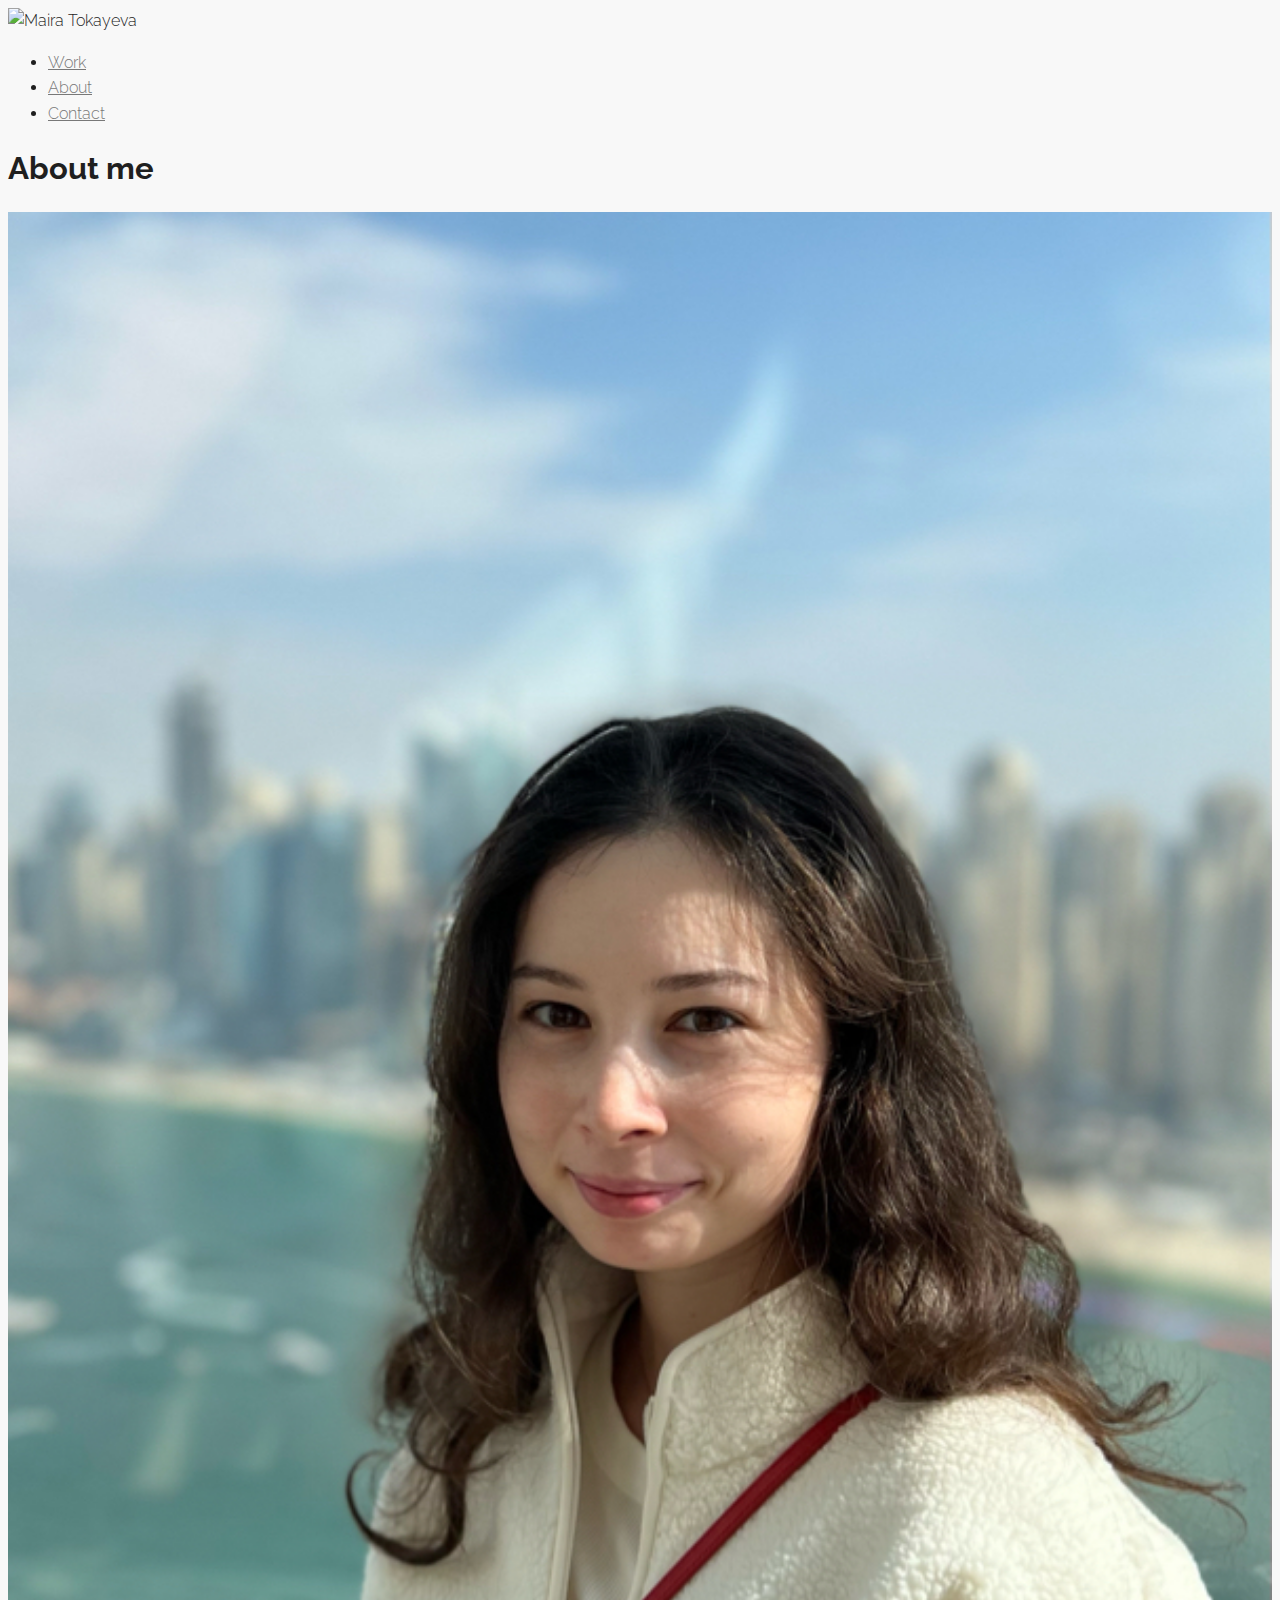
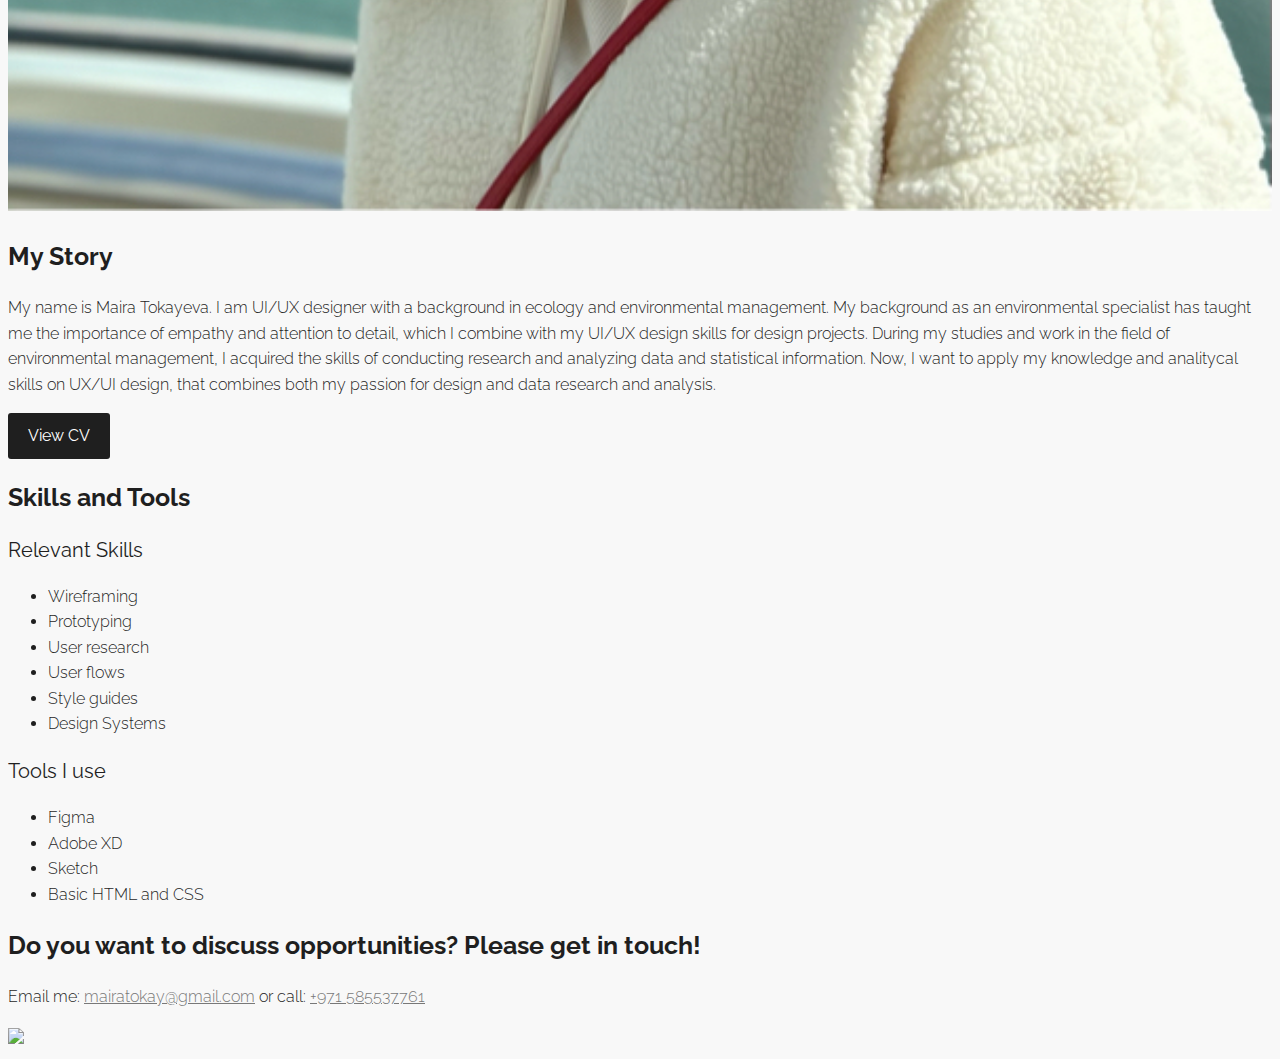
==== about.html @ 57b48a91 "CSS file created" ====
<!DOCTYPE html>
<html lang="en">
<head>
    <meta charset="UTF-8">
    <meta http-equiv="X-UA-Compatible" content="IE=edge">
    <meta name="viewport" content="width=device-width, initial-scale=1.0">
    <link rel="stylesheet" type="text/css" href="css/style.css">
    <link rel="preconnect" href="https://fonts.googleapis.com">
    <link rel="preconnect" href="https://fonts.gstatic.com" crossorigin>
    <link href="https://fonts.googleapis.com/css2?family=Raleway&display=swap" rel="stylesheet">
    <title>About Maira</title>
</head>
<body>
    <header>
        <img src="https://via.placeholder.com/150x50?text=Logo" alt="Maira Tokayeva" >
        <nav>
            <ul>
                <li><a href="index.html">Work</a></li>
                <li><a href="about.html">About</a></li>
                <li><a href="#contact">Contact</a></li>
            </ul>
        </nav>
    </header>
    <main>
        <div>
            <div>
                <h1>About me</h1>
            </div>
        </div>
        <div>
            <div>
                <picture>
                    <source srcset="img/photo/photo_1x.jpg" media="(max-width:767px)">
                    <img src="img/photo/photo_2x.jpg" alt="Photo">
                </picture>
                <div>
                    <div>
                        <h2>My Story</h2>
                        <p>
                            My name is Maira Tokayeva. I am UI/UX designer with a background in ecology and environmental management. My background as an environmental specialist has taught me the importance of empathy and attention to detail, which I combine with my UI/UX design skills for design projects. During my studies and work in the field of environmental management, I acquired the skills of conducting research and analyzing data and statistical information. Now, I want to apply my knowledge and analitycal skills on UX/UI design, that combines both my passion for design and data research and analysis.
                        </p>
                        <a href="files/cv.pdf" class="button" target="_blank">View CV</a>
                    </div>
                    <div>
                        <h2>Skills and Tools</h2>
                        <div>
                            <div>
                                <h3>Relevant Skills</h3>
                                <ul>
                                    <li>Wireframing</li>
                                    <li>Prototyping</li>
                                    <li>User research</li>
                                    <li>User flows</li>
                                    <li>Style guides</li>
                                    <li>Design Systems</li>
                                </ul>
                            </div>
                            <div>
                                <h3>Tools I use</h3>
                                <ul>
                                    <li>Figma</li>
                                    <li>Adobe XD</li>
                                    <li>Sketch</li>
                                    <li>Basic HTML and CSS</li>
                                </ul>
                            </div>
                        </div>
                    </div>
                </div>
            </div>
        </div>
    </main>
    <footer>
        <div>
            <h2>Do you want to discuss opportunities? Please get in touch!</h2>
            <p>
                Email me: <a href="mailto:mairatokay@gmail.com">mairatokay@gmail.com</a> or call: <a href="tel:+971585537761">+971 585537761</a>
            </p>
            <div>
                <a href="https://www.linkedin.com/in/tokayeva/" target="_blank">
                    <img src="http://via.placeholder.com/32x32">
                </a>
            </div>
        </div>
    </footer>  
</body>
</html>
---- css/style.css ----
@import '../assets/Satoshi-Regular.otf';

body {
    background-color: #F8F8F8;
    font-family: 'Raleway', sans-serif;
    font-size: 16px;
    font-weight: 300;
    line-height: 1.6;
    color: #1F1F1F;
}

h1, h2, h3, h4 {
    line-height: 1.4;
}

h1 {
    font-size: 1.953em;
    font-weight: 700;
}

h2 {
    font-size: 1.563em;
    font-weight: 700;
}

h3 {
    font-size: 1.25em;
    font-weight: 400;
}

img {
    width: 100%;
}

a {
    color: #787878;
    text-decoration: underline;
}

a:visited {
    color: #787878;
}

a:hover,
a:focus {
    color: #46484C;
    text-decoration: underline;
}

a:active { /* selected link */
    color: #959595;
}

.button {
    display: inline-block;
    background-color: #1f1f1f;
    color: #ffffff;
    font-weight: 400;
    padding-left: 20px;
    padding-right: 20px;
    padding-top: 10px;
    padding-bottom: 10px;
    border-radius: 3px;
    border-bottom: 2px;
    transition: 0.2s opacity;  
    text-decoration: none;
}

a.button {
    color: #ffffff;
}

.button:hover {
    opacity: 0.8;
    text-decoration: none;
}
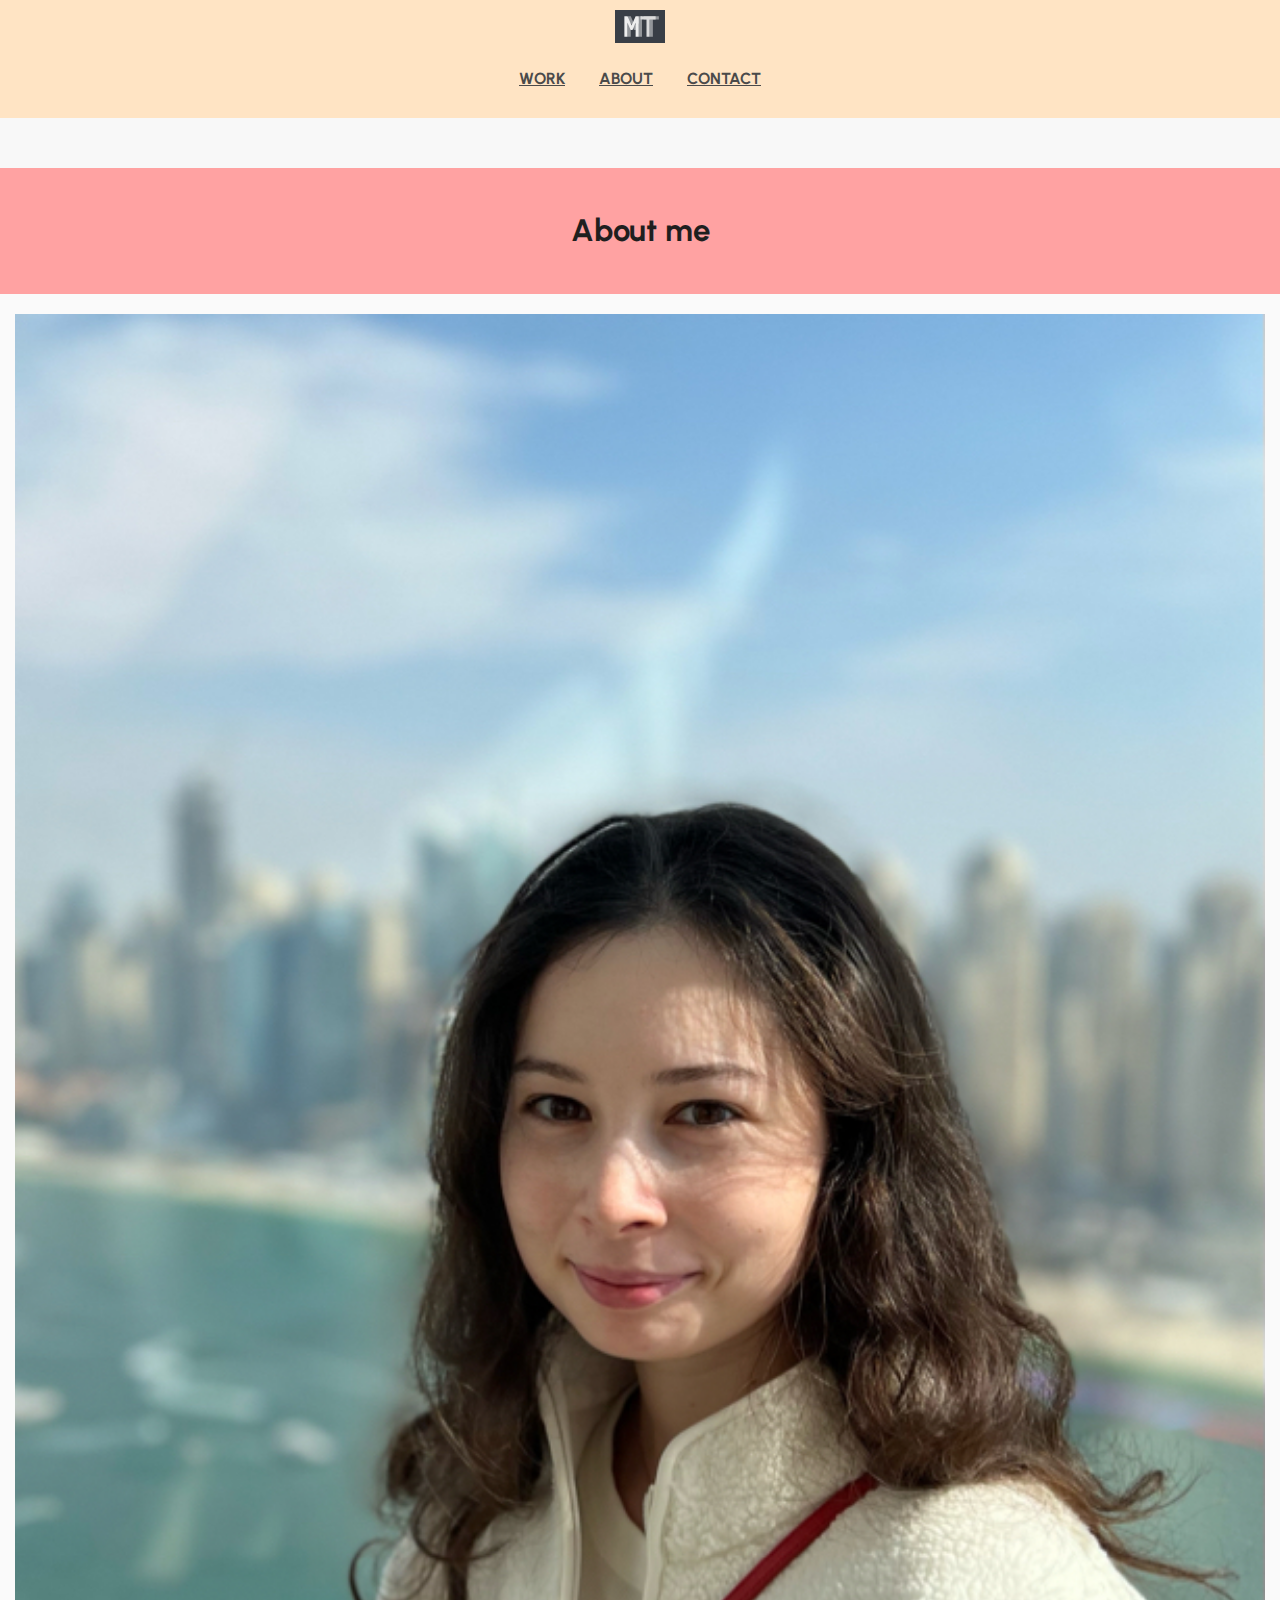
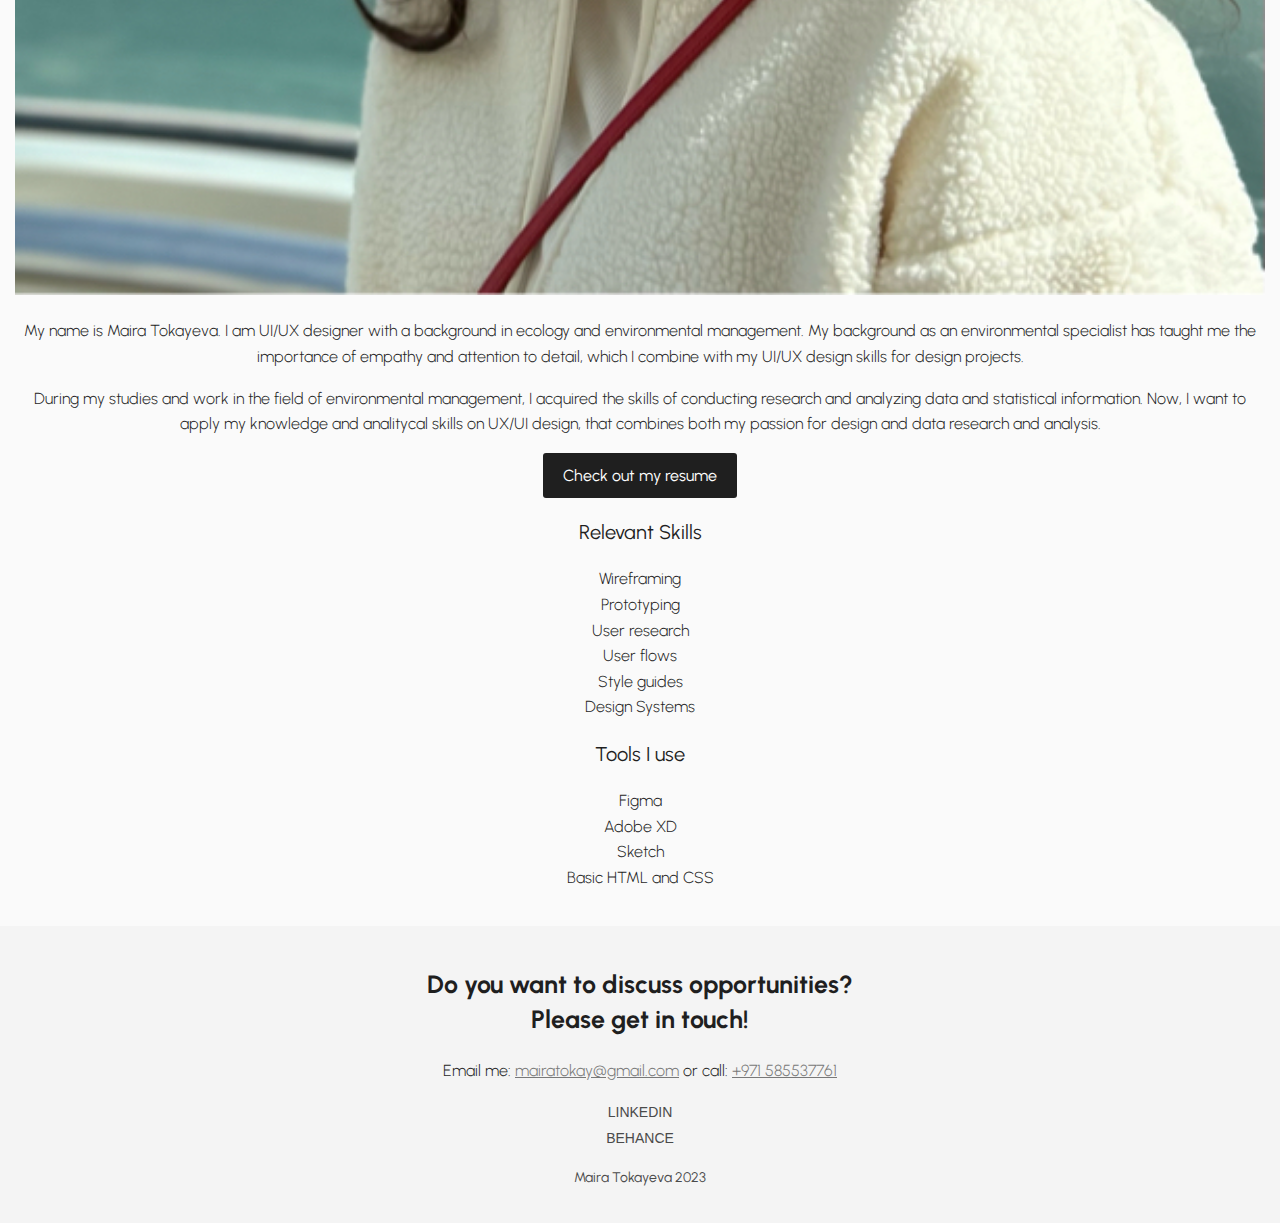
==== commit 45faf9f9: "CSS layouts" ====
--- a/about.html
+++ b/about.html
@@ -4,45 +4,50 @@
     <meta charset="UTF-8">
     <meta http-equiv="X-UA-Compatible" content="IE=edge">
     <meta name="viewport" content="width=device-width, initial-scale=1.0">
+    <link rel="stylesheet" type="text/css" href="css/normalize.css">
     <link rel="stylesheet" type="text/css" href="css/style.css">
+    <!-- urbanist -->
     <link rel="preconnect" href="https://fonts.googleapis.com">
     <link rel="preconnect" href="https://fonts.gstatic.com" crossorigin>
-    <link href="https://fonts.googleapis.com/css2?family=Raleway&display=swap" rel="stylesheet">
+    <link href="https://fonts.googleapis.com/css2?family=Urbanist&display=swap" rel="stylesheet">
     <title>About Maira</title>
 </head>
 <body>
-    <header>
-        <img src="https://via.placeholder.com/150x50?text=Logo" alt="Maira Tokayeva" >
-        <nav>
-            <ul>
-                <li><a href="index.html">Work</a></li>
-                <li><a href="about.html">About</a></li>
-                <li><a href="#contact">Contact</a></li>
-            </ul>
-        </nav>
+    <header> <!-- header section -->
+        <div class="container">
+            <img src="img/logo_mt/Logo MT.svg" alt="Maira Tokayeva" class="logo">
+            <nav>
+                <ul>
+                    <li><a href="index.html">Work</a></li>
+                    <li><a href="about.html">About</a></li>
+                    <li><a href="#contact">Contact</a></li>
+                </ul>
+            </nav>
+        </div>
     </header>
     <main>
-        <div>
-            <div>
+        <div id="about-h"> <!-- about-h section -->
+            <div class="container">
                 <h1>About me</h1>
             </div>
         </div>
-        <div>
-            <div>
+        <div id="about"> <!-- about section -->
+            <div class="container">
                 <picture>
                     <source srcset="img/photo/photo_1x.jpg" media="(max-width:767px)">
                     <img src="img/photo/photo_2x.jpg" alt="Photo">
                 </picture>
                 <div>
                     <div>
-                        <h2>My Story</h2>
                         <p>
-                            My name is Maira Tokayeva. I am UI/UX designer with a background in ecology and environmental management. My background as an environmental specialist has taught me the importance of empathy and attention to detail, which I combine with my UI/UX design skills for design projects. During my studies and work in the field of environmental management, I acquired the skills of conducting research and analyzing data and statistical information. Now, I want to apply my knowledge and analitycal skills on UX/UI design, that combines both my passion for design and data research and analysis.
+                            My name is Maira Tokayeva. I am UI/UX designer with a background in ecology and environmental management. My background as an environmental specialist has taught me the importance of empathy and attention to detail, which I combine with my UI/UX design skills for design projects.
                         </p>
-                        <a href="files/cv.pdf" class="button" target="_blank">View CV</a>
+                        <p>
+                            During my studies and work in the field of environmental management, I acquired the skills of conducting research and analyzing data and statistical information. Now, I want to apply my knowledge and analitycal skills on UX/UI design, that combines both my passion for design and data research and analysis.
+                        </p>
+                        <a href="files/cv.pdf" class="button" target="_blank">Check out my resume</a>
                     </div>
                     <div>
-                        <h2>Skills and Tools</h2>
                         <div>
                             <div>
                                 <h3>Relevant Skills</h3>
@@ -70,17 +75,19 @@
             </div>
         </div>
     </main>
-    <footer>
-        <div>
-            <h2>Do you want to discuss opportunities? Please get in touch!</h2>
+    <footer id="contact"> <!-- footer section -->
+        <div class="container">
+            <h2>Do you want to discuss opportunities?<br>Please get in touch!</h2>
             <p>
                 Email me: <a href="mailto:mairatokay@gmail.com">mairatokay@gmail.com</a> or call: <a href="tel:+971585537761">+971 585537761</a>
             </p>
             <div>
-                <a href="https://www.linkedin.com/in/tokayeva/" target="_blank">
-                    <img src="http://via.placeholder.com/32x32">
-                </a>
+                <ul>
+                    <li><a href="https://www.linkedin.com/in/tokayeva/">Linkedin</a></li>
+                    <li><a href="https://www.behance.net/mairatokay">Behance</a></li>
+                </ul>
             </div>
+            <p class="copyright">Maira Tokayeva 2023</p>
         </div>
     </footer>  
 </body>
--- a/css/style.css
+++ b/css/style.css
@@ -1,8 +1,12 @@
 @import '../assets/Satoshi-Regular.otf';
+
+* {
+    box-sizing: border-box;
+}
 
 body {
     background-color: #F8F8F8;
-    font-family: 'Raleway', sans-serif;
+    font-family: 'Urbanist', sans-serif;
     font-size: 16px;
     font-weight: 300;
     line-height: 1.6;
@@ -73,4 +77,149 @@
 .button:hover {
     opacity: 0.8;
     text-decoration: none;
+}
+
+/* Layout styling */
+
+.container {
+    padding: 0 15px;
+}
+
+.row {
+    margin: 25px 0; /* 25px top and bottom, 0 left and right */
+}
+
+/* Header styling */
+
+header {
+    background-color: #ffe4c4;
+    text-align: center;
+    padding: 10px 0;
+    position: fixed;
+    width: 100%;
+}
+
+.logo {
+    max-width: 50px;
+}
+
+nav {
+    display: inline-block;
+    width: 100%;
+}
+
+nav > ul {
+    list-style-type: none;
+    padding: 0;
+}
+
+nav > ul > li {
+    display: inline-block;
+}
+
+nav > ul > li > a {
+    padding: 0 15px;
+    text-transform: uppercase;
+    font-weight: 700;
+    color: #4a4a4a;
+}
+
+/* Main styling */
+
+main {
+    padding-top: 168.02px;
+}
+
+/* Work page styling */
+
+#hero {
+    background-color: #ff8686;
+    padding: 20px 0;
+    display: inline-block;
+    width: 100%;
+    text-align: center; /* Centers text */
+}
+
+#work {
+    background-color: #ffe4c4;
+    padding: 20px 0;
+    display: inline-block;
+    width: 100%;
+}
+
+#work h2 {
+    text-align: center; /* Centers text */
+}
+
+/* About page styling */
+
+#about-h {
+    background-color: #ffa2a2;
+    padding: 20px 0;
+    display: inline-block;
+    width: 100%;
+    text-align: center;
+}
+
+#about {
+    background-color: #fafafa;
+    padding: 20px 0;
+    display: inline-block;
+    width: 100%;
+    text-align: center;
+}
+
+#about ul {
+    list-style-type: none;
+    padding: 0;
+}
+
+/* Deepsleep page styling */
+
+#deepsleep {
+    background-color: #b2d5ff;
+    padding: 20px 0;
+    display: inline-block;
+    width: 100%;
+    text-align: center;
+}
+
+/* Contact styling */
+
+#contact {
+    background-color:#f4f4f4;
+    padding: 20px 0;
+    display: inline-block;
+    width: 100%;
+    text-align: center; /* Centers text */
+}
+
+.icon {
+    max-width: 20px;
+}
+
+#contact ul {
+    list-style-type: none;
+    padding: 0;
+}
+
+#contact ul > li > a {
+    padding: 0 15px;
+    text-transform: uppercase;
+    font-family: 'Montserrat', sans-serif;
+    font-size: 14px;
+    font-weight: 400;
+    color: #4a4a4a;
+    text-decoration: none;
+}
+
+.icon {
+    max-width: 20px;
+}
+
+.copyright {
+    font-family: 'Urbanist', sans-serif;
+    font-size: 14px;
+    font-weight: 400;
+    color: #4a4a4a;
 }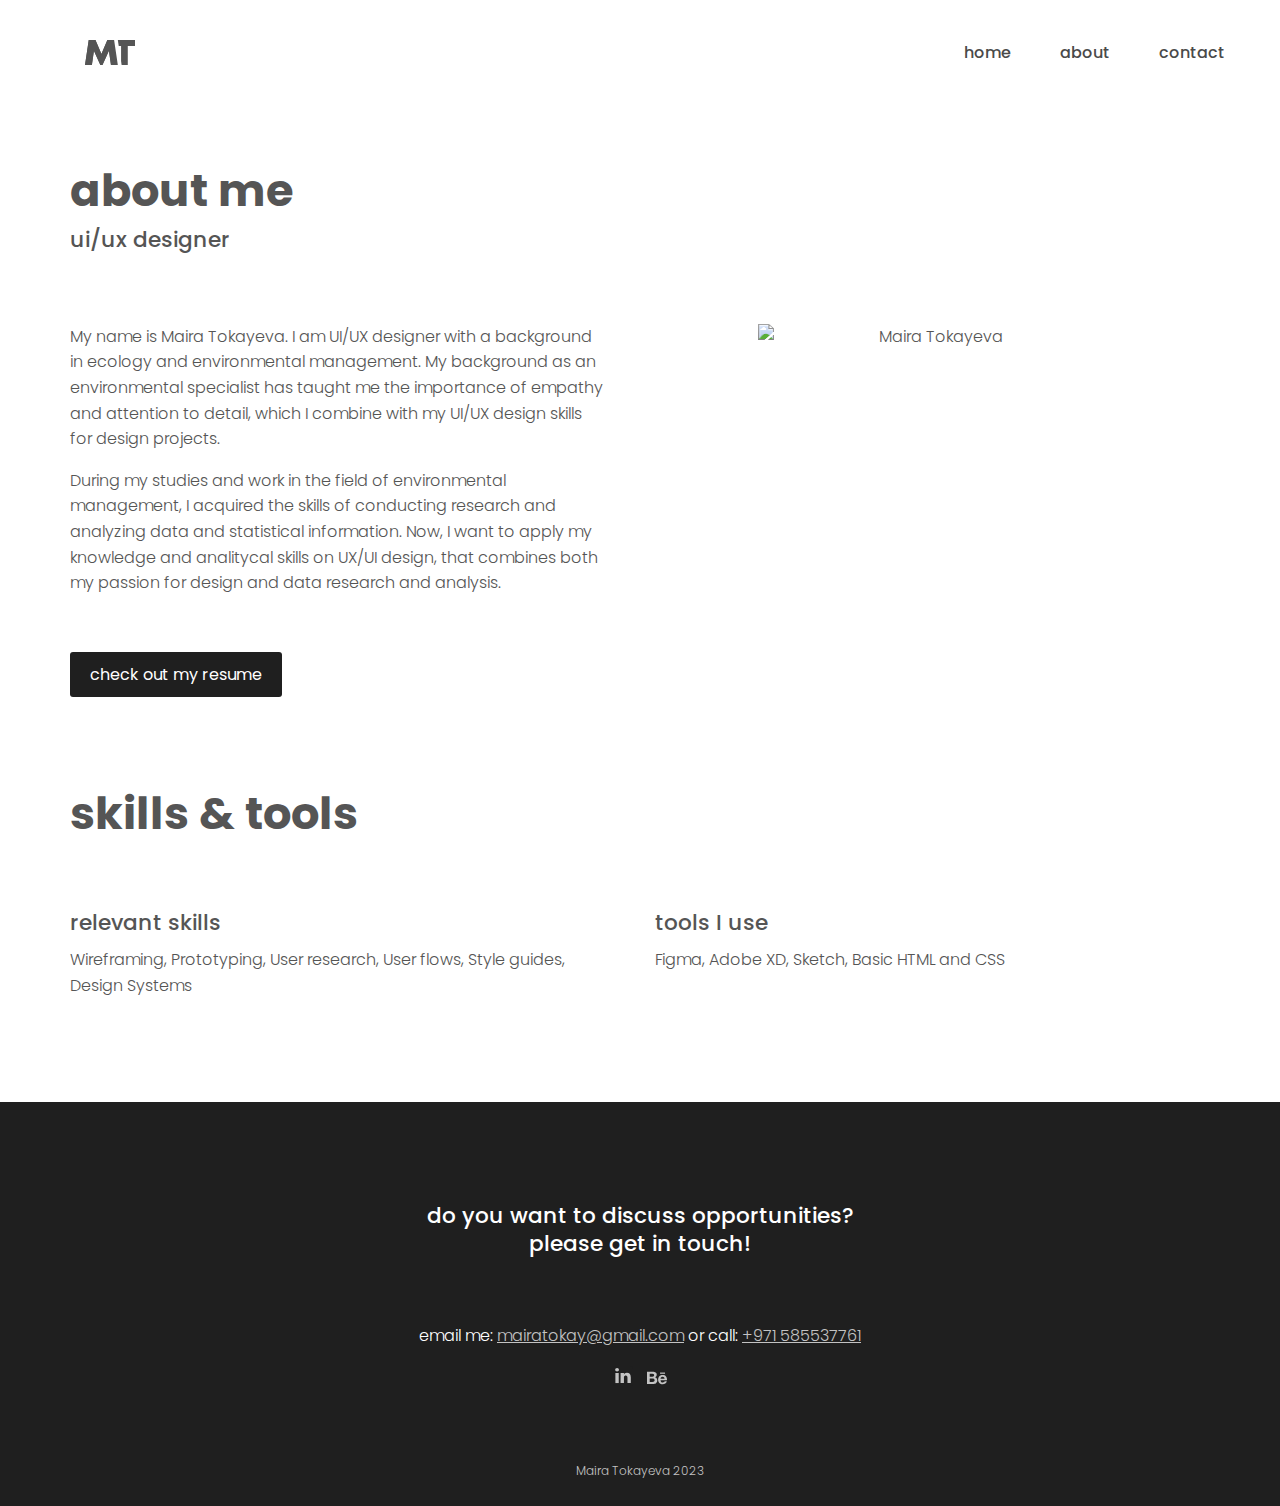
==== commit 30249963: "Advanced CSS" ====
--- a/about.html
+++ b/about.html
@@ -10,66 +10,60 @@
     <link rel="preconnect" href="https://fonts.googleapis.com">
     <link rel="preconnect" href="https://fonts.gstatic.com" crossorigin>
     <link href="https://fonts.googleapis.com/css2?family=Urbanist&display=swap" rel="stylesheet">
+    <!-- poppins -->
+    <link rel="preconnect" href="https://fonts.googleapis.com">
+    <link rel="preconnect" href="https://fonts.gstatic.com" crossorigin>
+    <link href="https://fonts.googleapis.com/css2?family=Poppins:wght@400;500;600;700&display=swap" rel="stylesheet">
+
     <title>About Maira</title>
 </head>
 <body>
     <header> <!-- header section -->
         <div class="container">
-            <img src="img/logo_mt/Logo MT.svg" alt="Maira Tokayeva" class="logo">
+            <img src="img/logo_mt/Logo.svg" alt="Maira Tokayeva" class="logo">
             <nav>
                 <ul>
-                    <li><a href="index.html">Work</a></li>
-                    <li><a href="about.html">About</a></li>
-                    <li><a href="#contact">Contact</a></li>
+                    <li><a href="index.html">home</a></li>
+                    <li><a href="about.html">about</a></li>
+                    <li><a href="#contact">contact</a></li>
                 </ul>
             </nav>
         </div>
     </header>
     <main>
-        <div id="about-h"> <!-- about-h section -->
-            <div class="container">
-                <h1>About me</h1>
-            </div>
-        </div>
         <div id="about"> <!-- about section -->
             <div class="container">
-                <picture>
-                    <source srcset="img/photo/photo_1x.jpg" media="(max-width:767px)">
-                    <img src="img/photo/photo_2x.jpg" alt="Photo">
-                </picture>
-                <div>
-                    <div>
-                        <p>
-                            My name is Maira Tokayeva. I am UI/UX designer with a background in ecology and environmental management. My background as an environmental specialist has taught me the importance of empathy and attention to detail, which I combine with my UI/UX design skills for design projects.
-                        </p>
-                        <p>
-                            During my studies and work in the field of environmental management, I acquired the skills of conducting research and analyzing data and statistical information. Now, I want to apply my knowledge and analitycal skills on UX/UI design, that combines both my passion for design and data research and analysis.
-                        </p>
-                        <a href="files/cv.pdf" class="button" target="_blank">Check out my resume</a>
+                <div class="row">
+                    <div class="col-md-6 col-lg-6">
+                        <h1>about me</h1>
+                        <h2>ui/ux designer</h2>
                     </div>
-                    <div>
-                        <div>
-                            <div>
-                                <h3>Relevant Skills</h3>
-                                <ul>
-                                    <li>Wireframing</li>
-                                    <li>Prototyping</li>
-                                    <li>User research</li>
-                                    <li>User flows</li>
-                                    <li>Style guides</li>
-                                    <li>Design Systems</li>
-                                </ul>
-                            </div>
-                            <div>
-                                <h3>Tools I use</h3>
-                                <ul>
-                                    <li>Figma</li>
-                                    <li>Adobe XD</li>
-                                    <li>Sketch</li>
-                                    <li>Basic HTML and CSS</li>
-                                </ul>
-                            </div>
-                        </div>
+                </div>
+                <div class="row">
+                    <div class="col-md-6 col-lg-6">
+                        <p>My name is Maira Tokayeva. I am UI/UX designer with a background in ecology and environmental management. My background as an environmental specialist has taught me the importance of empathy and attention to detail, which I combine with my UI/UX design skills for design projects.</p>
+                        <p>During my studies and work in the field of environmental management, I acquired the skills of conducting research and analyzing data and statistical information. Now, I want to apply my knowledge and analitycal skills on UX/UI design, that combines both my passion for design and data research and analysis.</p>
+                        <a href="files/cv.pdf" class="button" target="_blank">check out my resume</a>
+                    </div>
+                    <div class="col-md-6 col-lg-6" id="about-image-container">
+                        <img id="photo" src="img/photo/my_photo.svg" alt="Maira Tokayeva">
+                    </div>
+                </div>   
+            </div>
+            <div class="container">
+                <div class="row">
+                    <div class="col-md-6 col-lg-6">
+                        <h1>skills & tools</h1>
+                    </div>
+                </div>
+                <div class="row">
+                    <div class="col-md-6 col-lg-6">
+                        <h2>relevant skills</h2>
+                        <p>Wireframing, Prototyping, User research, User flows, Style guides, Design Systems</p>
+                    </div>
+                    <div class="col-md-6 col-lg-6">
+                        <h2>tools I use</h2>
+                        <p>Figma, Adobe XD, Sketch, Basic HTML and CSS</p>
                     </div>
                 </div>
             </div>
@@ -77,14 +71,20 @@
     </main>
     <footer id="contact"> <!-- footer section -->
         <div class="container">
-            <h2>Do you want to discuss opportunities?<br>Please get in touch!</h2>
+            <h2>do you want to discuss opportunities?<br>please get in touch!</h2>
             <p>
-                Email me: <a href="mailto:mairatokay@gmail.com">mairatokay@gmail.com</a> or call: <a href="tel:+971585537761">+971 585537761</a>
+                email me: <a href="mailto:mairatokay@gmail.com">mairatokay@gmail.com</a> or call: <a href="tel:+971585537761">+971 585537761</a>
             </p>
             <div>
                 <ul>
-                    <li><a href="https://www.linkedin.com/in/tokayeva/">Linkedin</a></li>
-                    <li><a href="https://www.behance.net/mairatokay">Behance</a></li>
+                    <li>
+                        <a href="https://www.linkedin.com/in/tokayeva/">
+                        <img id="linkedin" src="iconlinkedin.svg" alt="linkedin" class="icon"></a>
+                    </li>
+                    <li>
+                        <a href="https://www.behance.net/mairatokay">
+                        <img src="iconbehance.svg" alt="behance" class="icon"></a>
+                    </li>
                 </ul>
             </div>
             <p class="copyright">Maira Tokayeva 2023</p>
--- a/css/style.css
+++ b/css/style.css
@@ -5,40 +5,51 @@
 }
 
 body {
-    background-color: #F8F8F8;
-    font-family: 'Urbanist', sans-serif;
+    background-color: #fff;
+    font-family: 'Poppins', sans-serif;
     font-size: 16px;
     font-weight: 300;
     line-height: 1.6;
-    color: #1F1F1F;
-}
-
-h1, h2, h3, h4 {
-    line-height: 1.4;
+    color: #555555;
 }
 
 h1 {
-    font-size: 1.953em;
-    font-weight: 700;
+    font-size: 2.8em;
+    font-weight: bold;
+    line-height: 1.2;
+    margin-bottom: 0.5rem;
+}
+
+h2, h3 {
+    line-height: 1.3;
 }
 
 h2 {
-    font-size: 1.563em;
-    font-weight: 700;
+    font-size: 1.35em;
+    font-weight: 500;
+    margin-bottom: 35px;
+    margin-top: 0;
 }
 
 h3 {
-    font-size: 1.25em;
-    font-weight: 400;
+    font-size: 1em;
+    font-weight: 500;
+}
+
+p {
+    margin-top: 0;
+    margin-bottom: 1rem;
 }
 
 img {
     width: 100%;
 }
 
+ /* Links styling */
+
 a {
-    color: #787878;
-    text-decoration: underline;
+    color: #c3c3c3;
+    /* text-decoration: underline; */
 }
 
 a:visited {
@@ -48,12 +59,14 @@
 a:hover,
 a:focus {
     color: #46484C;
-    text-decoration: underline;
+    /* text-decoration: underline; */
 }
 
 a:active { /* selected link */
     color: #959595;
 }
+
+/* Button styling */
 
 .button {
     display: inline-block;
@@ -66,8 +79,9 @@
     padding-bottom: 10px;
     border-radius: 3px;
     border-bottom: 2px;
-    transition: 0.2s opacity;  
+    transition: 0.2s opacity;
     text-decoration: none;
+    margin-top: 40px;
 }
 
 a.button {
@@ -79,6 +93,49 @@
     text-decoration: none;
 }
 
+#work a.button
+{
+    color: #1C187B;
+    font-weight: 500;
+    text-decoration: none;
+    background-color: #f8f8f8;
+    padding-left: 0;
+    padding-right: 0;
+    padding-bottom: 5px;
+    position: relative;
+    z-index: 0;
+    cursor: pointer;
+}
+
+#keep-cook-section a.button
+{
+    color: #4F8277;
+}
+
+/* Pull up  */
+#work a.pullUp:before
+{
+    position: absolute;
+    width: 100%;
+    height: 2px;
+    left: 0px;
+    bottom: 0px;
+    content: '';
+    background: #1C187B;
+    opacity: 0.3;
+    transition: all 0.3s;
+}
+
+#work a.pullUp:hover:before
+{
+    height: 100%;
+}
+
+#keep-cook-section a.pullUp:before
+{
+    background: #4F8277;
+}
+
 /* Layout styling */
 
 .container {
@@ -86,21 +143,28 @@
 }
 
 .row {
-    margin: 25px 0; /* 25px top and bottom, 0 left and right */
+    margin: 40px 0; /* 25px top and bottom, 0 left and right */
+}
+
+#work {
+    .row{
+        background-color: #f8f8f8;
+    }
 }
 
 /* Header styling */
 
 header {
-    background-color: #ffe4c4;
+    background-color: #fff;
     text-align: center;
     padding: 10px 0;
     position: fixed;
     width: 100%;
+    z-index: 1000;
 }
 
 .logo {
-    max-width: 50px;
+    max-width: 40px;
 }
 
 nav {
@@ -117,62 +181,118 @@
     display: inline-block;
 }
 
+/* header links */
+
 nav > ul > li > a {
     padding: 0 15px;
-    text-transform: uppercase;
-    font-weight: 700;
+    /* text-transform: uppercase; */
+    text-decoration: none;
+    font-weight: 500;
     color: #4a4a4a;
+    position: relative;
+    z-index: 0;
+    cursor: pointer;
 }
 
 /* Main styling */
 
 main {
-    padding-top: 168.02px;
-}
-
-/* Work page styling */
+    padding-top: 117px;
+}
+
+/* Home page styling */
 
 #hero {
-    background-color: #ff8686;
-    padding: 20px 0;
+    background-color: #fff;
+    padding: 20px 15px 0 15px;
     display: inline-block;
     width: 100%;
     text-align: center; /* Centers text */
 }
 
 #work {
-    background-color: #ffe4c4;
-    padding: 20px 0;
-    display: inline-block;
-    width: 100%;
-}
-
-#work h2 {
-    text-align: center; /* Centers text */
+    background-color: #fff;
+    display: inline-block;
+    width: 100%;
+    text-align: center;
+}
+
+.row-project {
+    margin: 25px 0 0 0;
+}
+
+
+.namedeep{
+    color: #1C187B;
+
+}
+
+.namekeep{
+    color: #4F8277;
+    
+}
+
+.svgpicture {
+    width: 100%;
+    max-width: 100%;
+    height: auto;
+}
+
+#deep-sleep-section {
+    padding: 70px 45px;
+}
+
+#keep-cook-section {
+    padding: 70px 45px;
+}
+
+#backcolor1 {
+    background-color: #F1F1F7;
+}
+
+#backcolor2 {
+    background-color: #EAF2F1;
+}
+
+.work-item {
+    display: flex;
+    align-items: center;
+    flex-direction: column;
+    margin-bottom: 60px;
 }
 
 /* About page styling */
 
-#about-h {
+/* #about-h {
     background-color: #ffa2a2;
     padding: 20px 0;
     display: inline-block;
     width: 100%;
     text-align: center;
-}
+} */
 
 #about {
-    background-color: #fafafa;
-    padding: 20px 0;
+    background-color: #fff;
+    padding: 20px 15px;
     display: inline-block;
     width: 100%;
     text-align: center;
 }
 
-#about ul {
+#about h2{
+    margin-bottom: 10px;
+}
+
+#photo {
+    max-width: 300px;
+    text-align: center;
+}
+
+/* #about ul {
     list-style-type: none;
     padding: 0;
-}
+} */
+
 
 /* Deepsleep page styling */
 
@@ -184,18 +304,19 @@
     text-align: center;
 }
 
-/* Contact styling */
+/* Footer styling */
 
 #contact {
-    background-color:#f4f4f4;
-    padding: 20px 0;
+    background-color:#1f1f1f;
+    color: #fff;
+    padding: 100px 15px 10px 15px;
     display: inline-block;
     width: 100%;
     text-align: center; /* Centers text */
 }
 
-.icon {
-    max-width: 20px;
+#contact h2 {
+    padding-bottom: 30px;
 }
 
 #contact ul {
@@ -203,23 +324,193 @@
     padding: 0;
 }
 
+#contact ul > li {
+    display: inline-block;   
+}
+
 #contact ul > li > a {
+    padding: 0 5px; 
+}
+
+#linkedin {
+    padding: 1.45px 0;
+}
+
+#about-image-container {
+    display: flex;
+    justify-content: center;
+}
+
+/* #contact ul > li > a {
     padding: 0 15px;
     text-transform: uppercase;
     font-family: 'Montserrat', sans-serif;
     font-size: 14px;
     font-weight: 400;
-    color: #4a4a4a;
+    color: #fff;
     text-decoration: none;
-}
+} */
 
 .icon {
     max-width: 20px;
 }
 
 .copyright {
-    font-family: 'Urbanist', sans-serif;
-    font-size: 14px;
-    font-weight: 400;
-    color: #4a4a4a;
+    font-family: 'Poppins', sans-serif;
+    font-size: 12px;
+    color: #c3c3c3;
+    padding-top: 50px;
+}
+
+/* ==============================
+Medium devices (640px and larger)
+================================= */
+@media only screen and (min-width: 640px) {
+    header {
+        text-align: unset;
+        padding: 20px 0 13px;
+    }
+
+    nav {
+        width: auto;
+        float: right;
+        margin-top: 4px;
+    }
+
+    main {
+        padding-top: 94px;
+    }
+
+    .col-md-6 {
+        width: 50%;
+    }
+
+    [class*="col-"] {
+        float: left;
+        padding-right: 15px;
+        padding-left: 15px;
+    }
+
+    .row::after {
+        content: "";
+        clear: both;
+        display: table;
+    }
+
+    #hero {
+        text-align: left;
+    }
+
+    #work {
+        text-align: left;
+    }
+
+    #work h2{
+        text-align: center;
+    }
+
+    .work-item {
+        flex-direction: row;
+    }
+
+    #about {
+        text-align: left;
+    }
+
+    #photo {
+        max-width: 300px;
+        text-align: center;
+    }
+
+    .logo {
+        max-width: 70px;
+        float: left;
+        padding: 20px 0 0 30px;
+    }
+
+    nav > ul > li > a {
+        padding: 0 0 0 20px;
+
+    }
+}
+
+/* ==============================
+Large devices (1024px or larger)
+================================= */
+@media only screen and (min-width: 1024px) {
+
+    .col-lg-5 {
+        width: 41.66%;
+    }
+
+    .col-lg-6 {
+        width: 50%;
+    }
+
+    .col-lg-7 {
+        width: 58.33%;
+    }
+
+    [class*="col-"] {
+        float: left;
+    }
+
+    .container {
+        max-width: 1200px;
+        margin-left: auto;
+        margin-right: auto;
+    }
+
+    .row {
+        margin: 20px 0 60px 0; /* 25px top and bottom, 0 left and right */
+    }
+
+    #photo {
+        max-width: 350px;
+    }
+
+    .logo {
+        max-width: 80px;
+        float: left;
+        padding: 20px 0 0 30px;
+    }
+
+    #about p{
+        padding-right: 20px;
+    }
+
+    nav > ul > li > a {
+        padding: 0 0 0 45px;
+
+    }
+}
+
+/* ==============================
+X-large devices (1440px or larger)
+================================= */
+@media only screen and (min-width: 1440px) {
+    /* #photo { */
+        /* max-width: 400px;
+        text-align: right;
+    } */
+
+    [class*="col-"] {
+        float: left;
+        padding-right: 0;
+        padding-left: 0;
+    }
+
+    .logo {
+        max-width: 60px;
+        /* float: left; */
+        padding: 20px 0 0 0;
+    }
+
+    #about p{
+        padding-right: 30px;
+    }
+
+    .button {
+        margin-top: 50px;
+    }
 }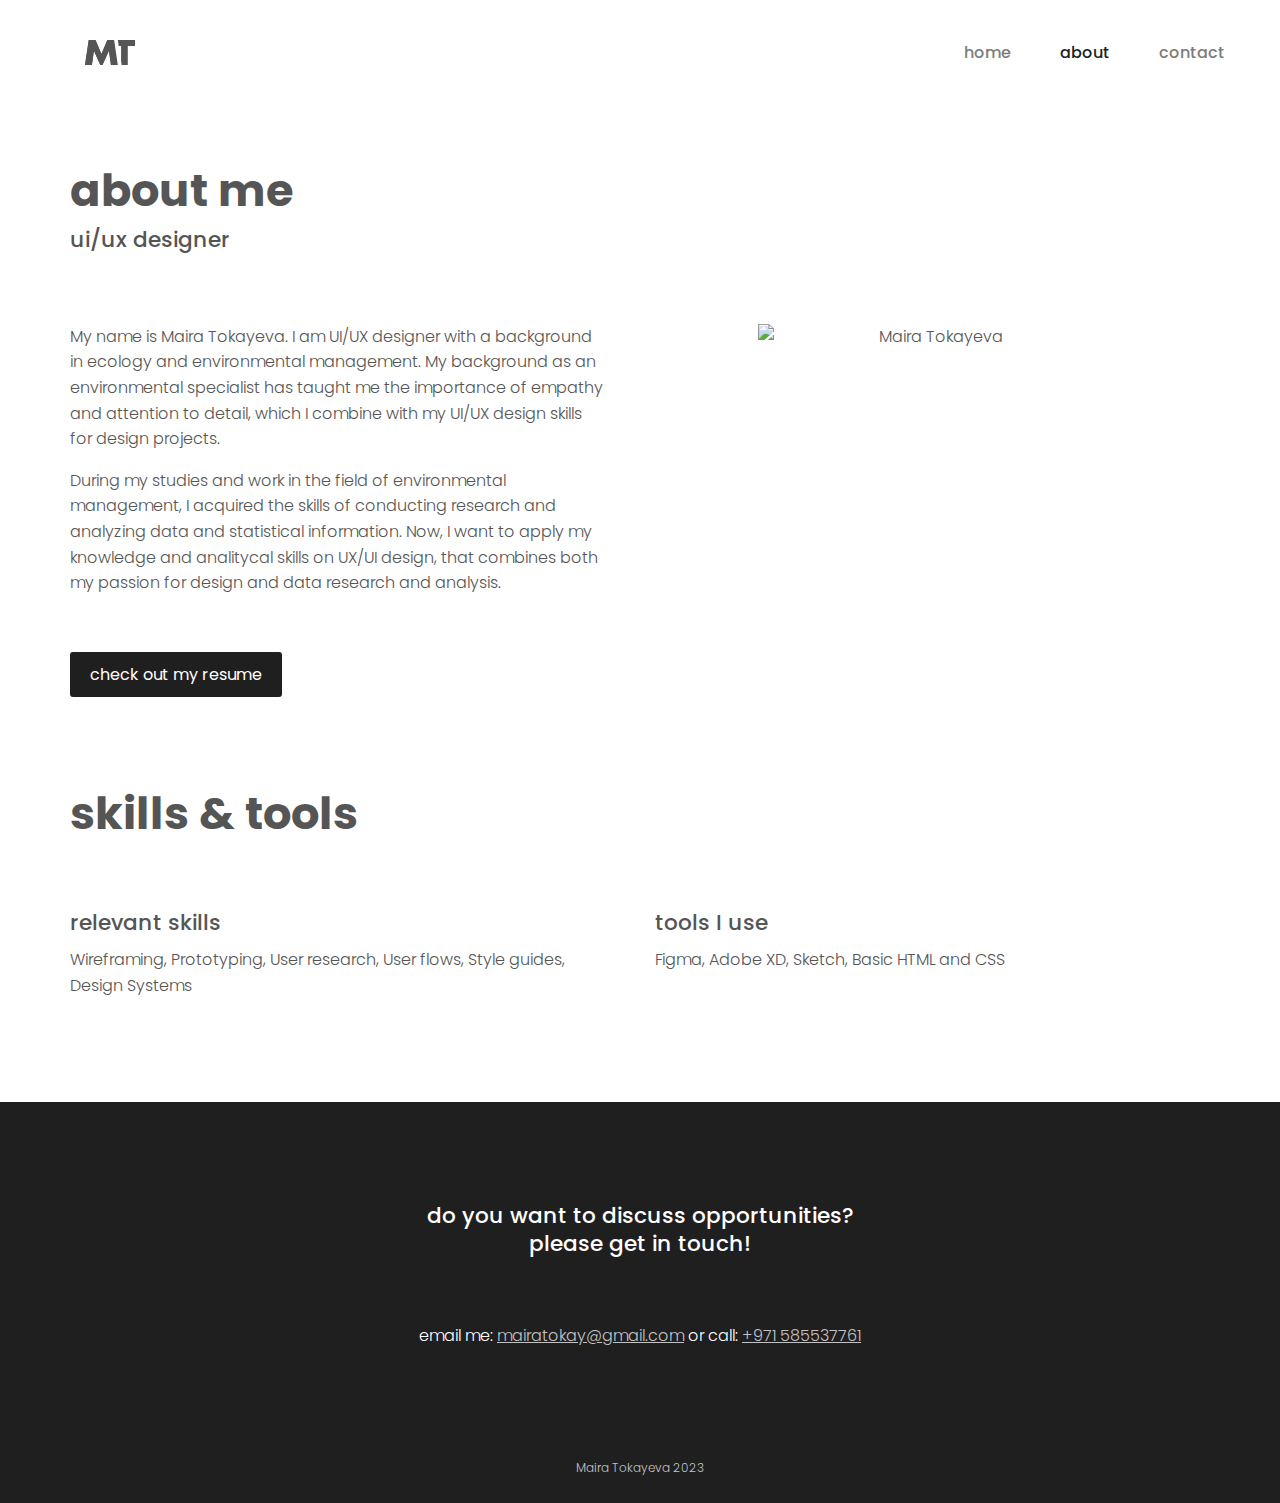
==== commit d19168d9: "JavaScript Libraries" ====
--- a/about.html
+++ b/about.html
@@ -14,20 +14,23 @@
     <link rel="preconnect" href="https://fonts.googleapis.com">
     <link rel="preconnect" href="https://fonts.gstatic.com" crossorigin>
     <link href="https://fonts.googleapis.com/css2?family=Poppins:wght@400;500;600;700&display=swap" rel="stylesheet">
-
+    <script src="https://kit.fontawesome.com/ad40761737.js" crossorigin="anonymous"></script>
     <title>About Maira</title>
 </head>
 <body>
     <header> <!-- header section -->
         <div class="container">
-            <img src="img/logo_mt/Logo.svg" alt="Maira Tokayeva" class="logo">
-            <nav>
-                <ul>
-                    <li><a href="index.html">home</a></li>
-                    <li><a href="about.html">about</a></li>
-                    <li><a href="#contact">contact</a></li>
-                </ul>
-            </nav>
+            <div class="navtoggle" id="myNavtoggle">
+                <img src="img/logo_mt/Logo.svg" alt="Maira Tokayeva" class="logo">
+                <nav>
+                    <ul>
+                        <li><a href="index.html">home</a></li>
+                        <li><a href="about.html" class="current">about</a></li>
+                        <li><a href="#contact" onclick="menuToggle()">contact</a></li>
+                        <li><a href="javascript:void(0);" class="icon" onclick="menuToggle()"><i class="fas fa-bars"></i></a></li>
+                    </ul>
+                </nav>
+            </div>
         </div>
     </header>
     <main>
@@ -78,17 +81,21 @@
             <div>
                 <ul>
                     <li>
-                        <a href="https://www.linkedin.com/in/tokayeva/">
-                        <img id="linkedin" src="iconlinkedin.svg" alt="linkedin" class="icon"></a>
+                        <a href="https://www.linkedin.com/in/tokayeva/" target="_blank">
+                            <i class="fab fa-linkedin-in fa-lg txt-light"></i>
+                        </a>
                     </li>
                     <li>
-                        <a href="https://www.behance.net/mairatokay">
-                        <img src="iconbehance.svg" alt="behance" class="icon"></a>
+                        <a href="https://www.behance.net/mairatokay" target="_blank">
+                            <i class="fab fa-behance fa-lg txt-light"></i>
+                        </a>
                     </li>
                 </ul>
             </div>
             <p class="copyright">Maira Tokayeva 2023</p>
         </div>
-    </footer>  
+    </footer>
+    <script src="https://code.jquery.com/jquery-3.3.1.min.js" integrity="sha256-FgpCb/KJQlLNfOu91ta32o/NMZxltwRo8QtmkMRdAu8=" crossorigin="anonymous"></script>
+    <script src="js/scripts.js"></script>
 </body>
 </html>--- a/css/style.css
+++ b/css/style.css
@@ -1,7 +1,10 @@
-@import '../assets/Satoshi-Regular.otf';
 
 * {
     box-sizing: border-box;
+}
+
+html {
+    scroll-behavior: smooth;
 }
 
 body {
@@ -52,18 +55,18 @@
     /* text-decoration: underline; */
 }
 
-a:visited {
+/* a:visited {
     color: #787878;
-}
+} */
 
 a:hover,
 a:focus {
+    color: #555555;
+    /* text-decoration: underline; */
+}
+
+a:active { /* selected link */
     color: #46484C;
-    /* text-decoration: underline; */
-}
-
-a:active { /* selected link */
-    color: #959595;
 }
 
 /* Button styling */
@@ -156,8 +159,8 @@
 
 header {
     background-color: #fff;
-    text-align: center;
-    padding: 10px 0;
+    /* text-align: center; */
+    padding: 10px 0 4px;
     position: fixed;
     width: 100%;
     z-index: 1000;
@@ -165,39 +168,64 @@
 
 .logo {
     max-width: 40px;
-}
-
-nav {
-    display: inline-block;
-    width: 100%;
+    padding-top: 6px;
 }
 
 nav > ul {
     list-style-type: none;
     padding: 0;
-}
-
-nav > ul > li {
-    display: inline-block;
-}
-
-/* header links */
+    margin: 0;
+    text-align: center;
+}
 
 nav > ul > li > a {
     padding: 0 15px;
-    /* text-transform: uppercase; */
     text-decoration: none;
     font-weight: 500;
-    color: #4a4a4a;
+    color: #7c7c7c;
     position: relative;
     z-index: 0;
     cursor: pointer;
 }
 
+.current {
+    color: #1f1f1f;
+}
+
+.navtoggle li:not(:last-child) {
+    display: none;
+}
+
+.navtoggle, .navtoggle.responsive {
+    position: relative;
+}
+
+.navtoggle li .icon {
+    position: absolute;
+    right: 0;
+    top: 2px;
+    font-size: 20px;
+    padding-right: 0;
+}
+
+.navtoggle.responsive nav {
+    padding: 24px 0 0;
+}
+
+.navtoggle.responsive li  {
+    display: block;
+    padding: 10px 0;
+    /* border-top: 1px solid rgba(255,127,80,0.5); */
+}
+  
+.navtoggle.responsive li:last-child  {
+    padding: 0 0 10px;
+}
+
 /* Main styling */
 
 main {
-    padding-top: 117px;
+    padding-top: 41px;
 }
 
 /* Home page styling */
@@ -297,7 +325,7 @@
 /* Deepsleep page styling */
 
 #deepsleep {
-    background-color: #b2d5ff;
+    background-color: #fff;
     padding: 20px 0;
     display: inline-block;
     width: 100%;
@@ -351,8 +379,15 @@
     text-decoration: none;
 } */
 
-.icon {
-    max-width: 20px;
+#contact ul {
+    display: flex;
+    align-items: center;
+    justify-content: center;
+    gap: 10px;
+}
+
+#contact ul li:last-child {
+    padding-top: 2px;
 }
 
 .copyright {
@@ -428,9 +463,33 @@
         padding: 20px 0 0 30px;
     }
 
+    nav > ul > li {
+        display: inline-block;
+    }
+
     nav > ul > li > a {
         padding: 0 0 0 20px;
-
+    }
+
+    .navtoggle li:not(:last-child) {
+        display: inline-block;
+    }
+
+    .navtoggle li:last-child {
+        display: none;
+    }
+
+    .navtoggle.responsive nav {
+        padding: 0;
+    }
+
+    .navtoggle.responsive li  {
+        padding: 0;
+        border-top: none;
+    }
+
+    nav > ul {
+        margin: 1em 0;
     }
 }
 
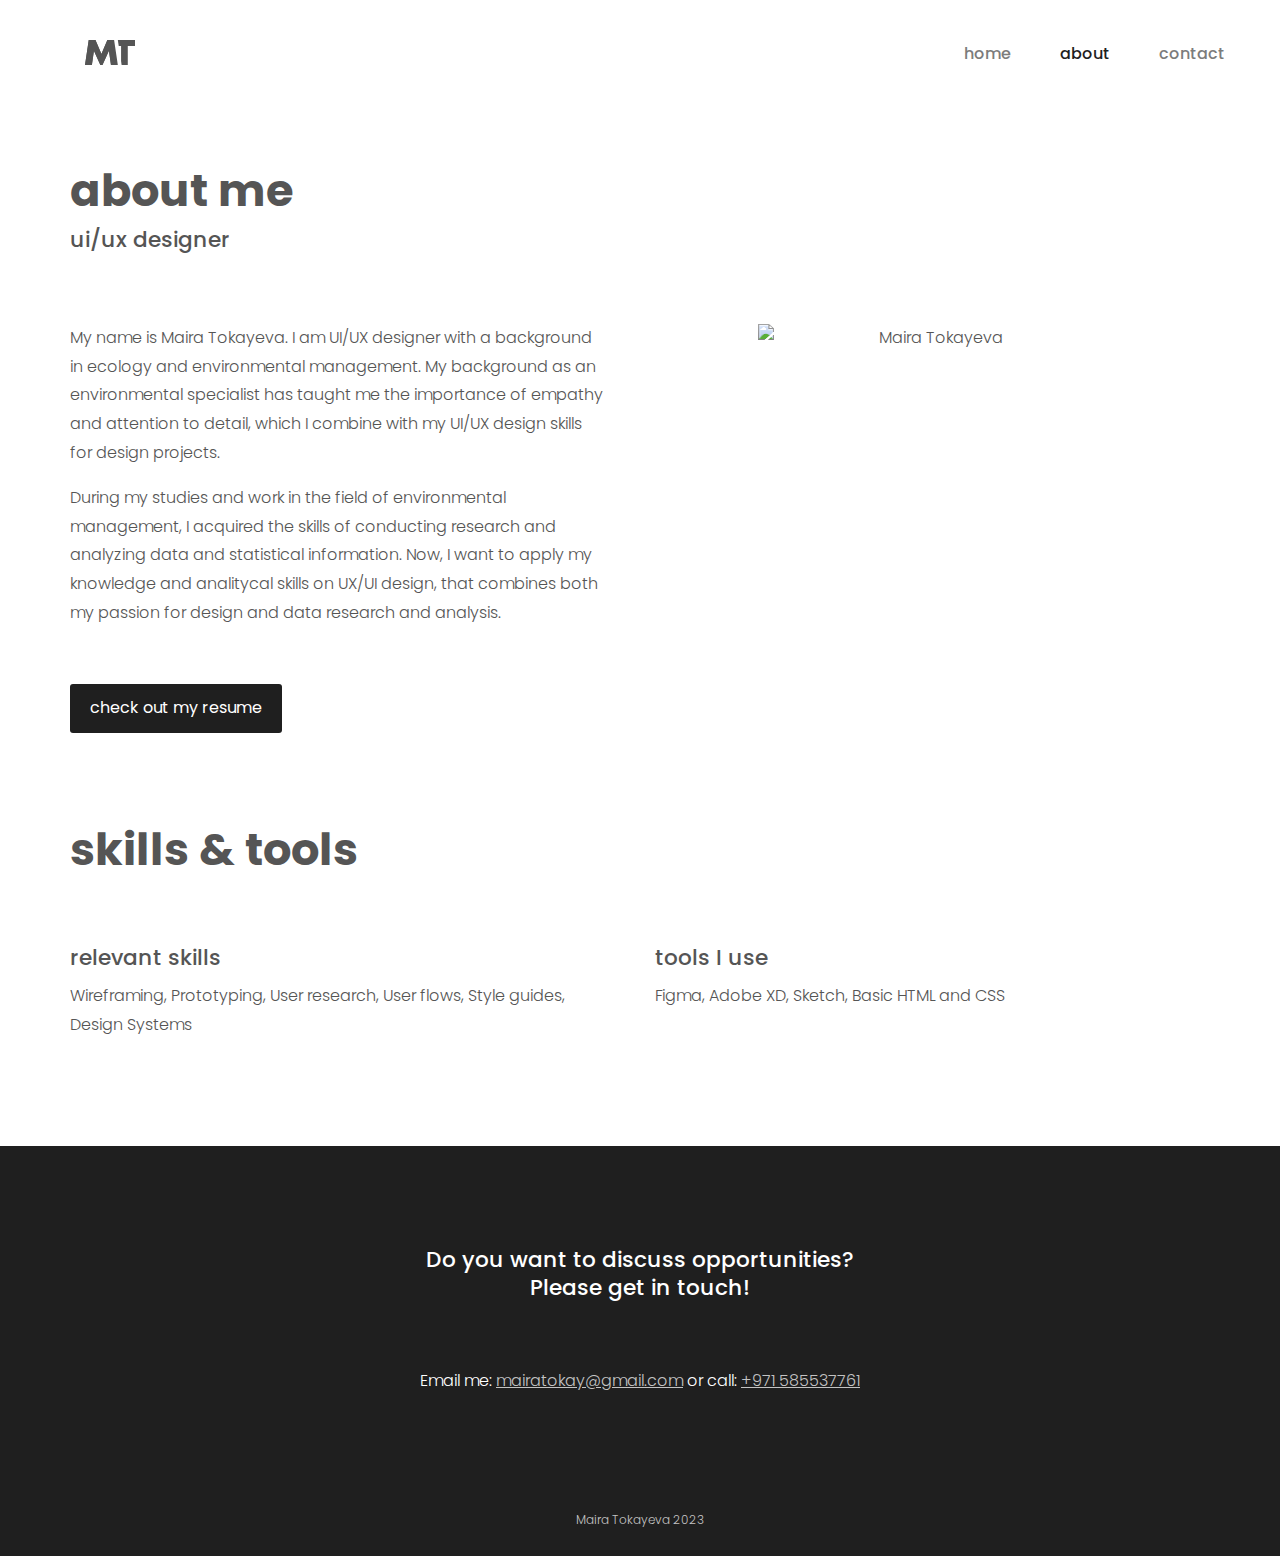
==== commit 192de22e: "Keep Cook project added" ====
--- a/about.html
+++ b/about.html
@@ -74,9 +74,9 @@
     </main>
     <footer id="contact"> <!-- footer section -->
         <div class="container">
-            <h2>do you want to discuss opportunities?<br>please get in touch!</h2>
+            <h2>Do you want to discuss opportunities?<br>Please get in touch!</h2>
             <p>
-                email me: <a href="mailto:mairatokay@gmail.com">mairatokay@gmail.com</a> or call: <a href="tel:+971585537761">+971 585537761</a>
+                Email me: <a href="mailto:mairatokay@gmail.com">mairatokay@gmail.com</a> or call: <a href="tel:+971585537761">+971 585537761</a>
             </p>
             <div>
                 <ul>
--- a/css/style.css
+++ b/css/style.css
@@ -12,7 +12,7 @@
     font-family: 'Poppins', sans-serif;
     font-size: 16px;
     font-weight: 300;
-    line-height: 1.6;
+    line-height: 1.8;
     color: #555555;
 }
 
@@ -53,6 +53,10 @@
 a {
     color: #c3c3c3;
     /* text-decoration: underline; */
+}
+
+strong {
+    font-weight: bold;
 }
 
 /* a:visited {
@@ -498,6 +502,10 @@
 ================================= */
 @media only screen and (min-width: 1024px) {
 
+    .col-lg-4 {
+        width: 33.33%;
+    }
+
     .col-lg-5 {
         width: 41.66%;
     }
@@ -508,6 +516,10 @@
 
     .col-lg-7 {
         width: 58.33%;
+    }
+
+    .col-lg-8 {
+        width: 66.66%;
     }
 
     [class*="col-"] {
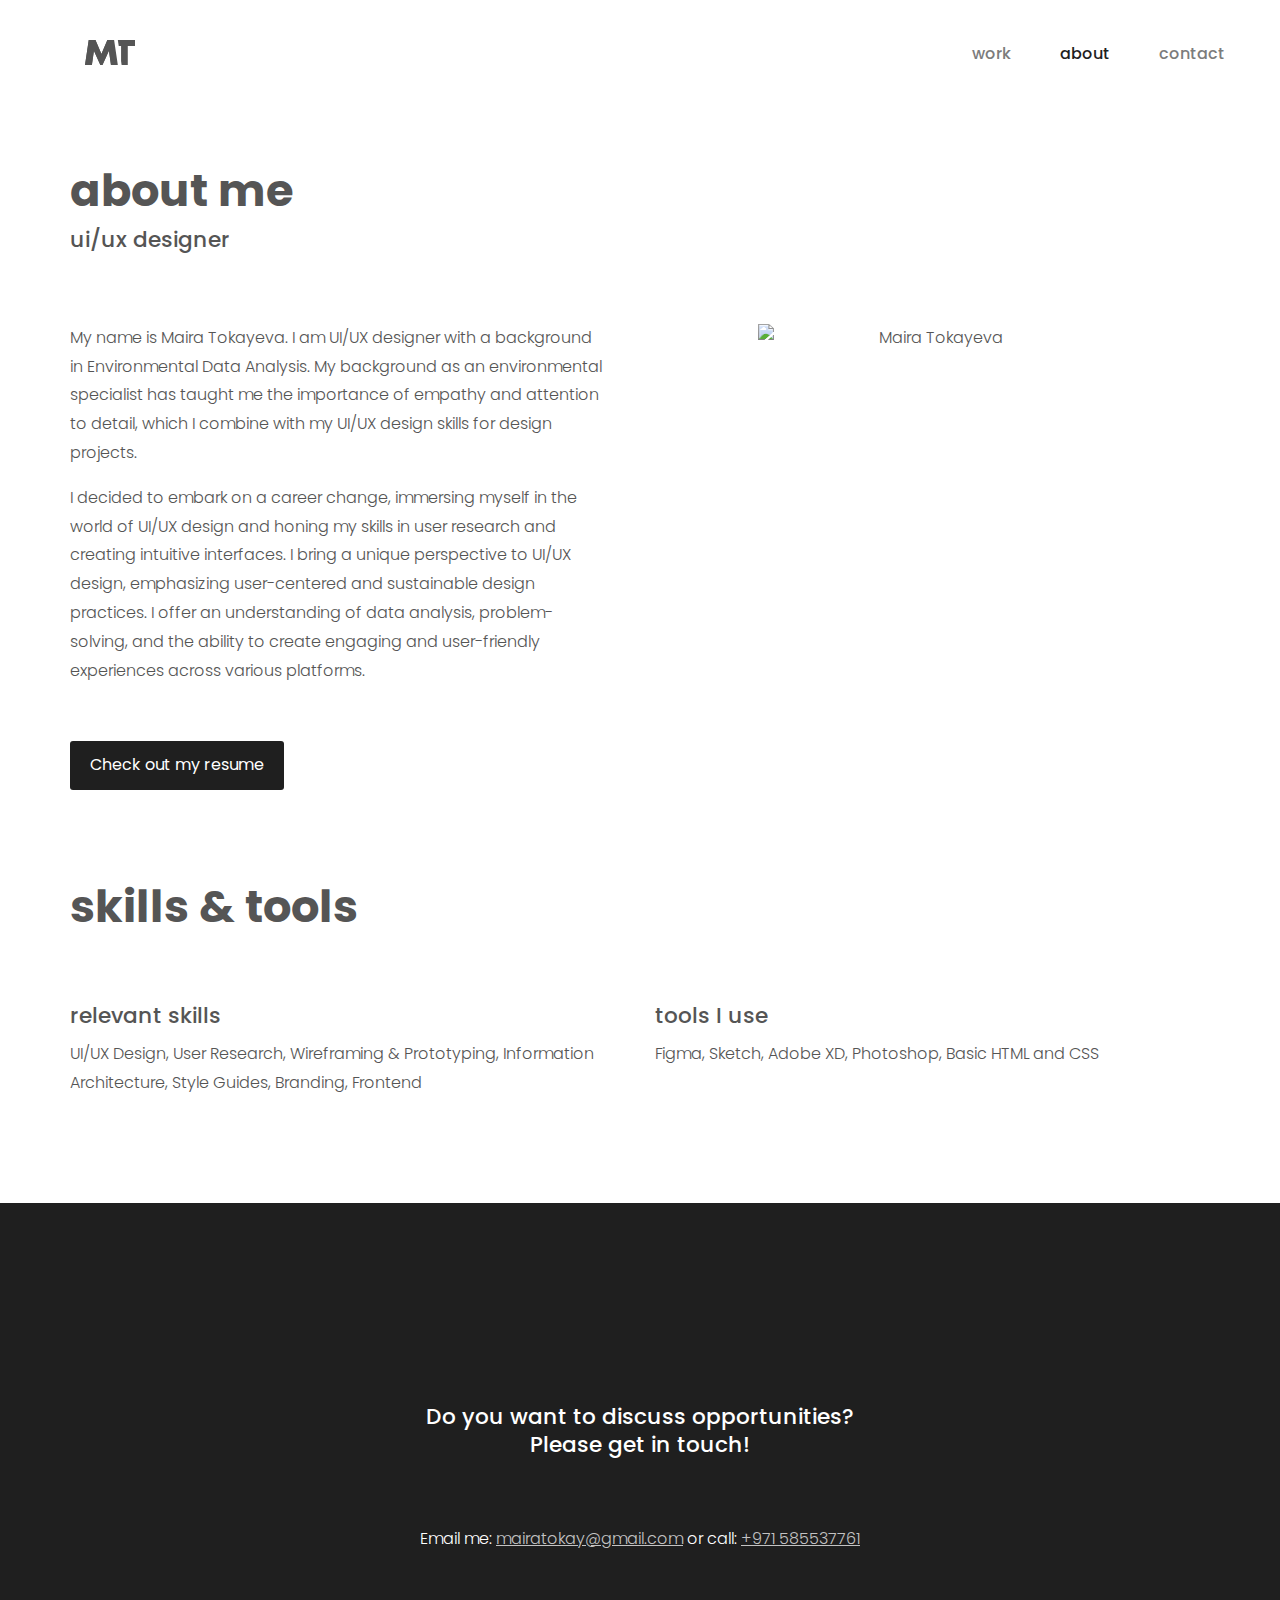
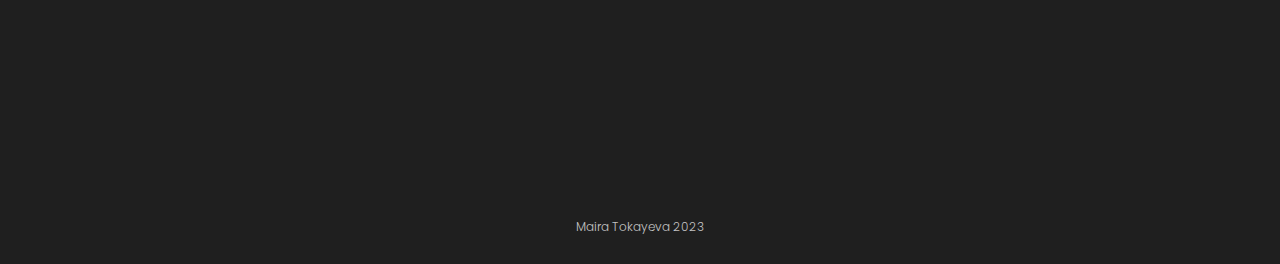
==== commit c764b814: "some small changes" ====
--- a/about.html
+++ b/about.html
@@ -1,101 +1,149 @@
 <!DOCTYPE html>
 <html lang="en">
-<head>
-    <meta charset="UTF-8">
-    <meta http-equiv="X-UA-Compatible" content="IE=edge">
-    <meta name="viewport" content="width=device-width, initial-scale=1.0">
-    <link rel="stylesheet" type="text/css" href="css/normalize.css">
-    <link rel="stylesheet" type="text/css" href="css/style.css">
+  <head>
+    <meta charset="UTF-8" />
+    <meta http-equiv="X-UA-Compatible" content="IE=edge" />
+    <meta name="viewport" content="width=device-width, initial-scale=1.0" />
+    <link rel="stylesheet" type="text/css" href="css/normalize.css" />
+    <link rel="stylesheet" type="text/css" href="css/style.css" />
     <!-- urbanist -->
-    <link rel="preconnect" href="https://fonts.googleapis.com">
-    <link rel="preconnect" href="https://fonts.gstatic.com" crossorigin>
-    <link href="https://fonts.googleapis.com/css2?family=Urbanist&display=swap" rel="stylesheet">
+    <link rel="preconnect" href="https://fonts.googleapis.com" />
+    <link rel="preconnect" href="https://fonts.gstatic.com" crossorigin />
+    <link
+      href="https://fonts.googleapis.com/css2?family=Urbanist&display=swap"
+      rel="stylesheet"
+    />
     <!-- poppins -->
-    <link rel="preconnect" href="https://fonts.googleapis.com">
-    <link rel="preconnect" href="https://fonts.gstatic.com" crossorigin>
-    <link href="https://fonts.googleapis.com/css2?family=Poppins:wght@400;500;600;700&display=swap" rel="stylesheet">
-    <script src="https://kit.fontawesome.com/ad40761737.js" crossorigin="anonymous"></script>
+    <link rel="preconnect" href="https://fonts.googleapis.com" />
+    <link rel="preconnect" href="https://fonts.gstatic.com" crossorigin />
+    <link
+      href="https://fonts.googleapis.com/css2?family=Poppins:wght@400;500;600;700&display=swap"
+      rel="stylesheet"
+    />
+    <script
+      src="https://kit.fontawesome.com/ad40761737.js"
+      crossorigin="anonymous"
+    ></script>
     <title>About Maira</title>
-</head>
-<body>
-    <header> <!-- header section -->
-        <div class="container">
-            <div class="navtoggle" id="myNavtoggle">
-                <img src="img/logo_mt/Logo.svg" alt="Maira Tokayeva" class="logo">
-                <nav>
-                    <ul>
-                        <li><a href="index.html">home</a></li>
-                        <li><a href="about.html" class="current">about</a></li>
-                        <li><a href="#contact" onclick="menuToggle()">contact</a></li>
-                        <li><a href="javascript:void(0);" class="icon" onclick="menuToggle()"><i class="fas fa-bars"></i></a></li>
-                    </ul>
-                </nav>
-            </div>
+  </head>
+  <body>
+    <header>
+      <!-- header section -->
+      <div class="container">
+        <div class="navtoggle" id="myNavtoggle">
+          <img src="img/logo_mt/Logo.svg" alt="Maira Tokayeva" class="logo" />
+          <nav>
+            <ul>
+              <li><a href="index.html">work</a></li>
+              <li><a href="about.html" class="current">about</a></li>
+              <li><a href="#contact" onclick="menuToggle()">contact</a></li>
+              <li>
+                <a
+                  href="javascript:void(0);"
+                  class="icon"
+                  onclick="menuToggle()"
+                  ><i class="fas fa-bars"></i
+                ></a>
+              </li>
+            </ul>
+          </nav>
         </div>
+      </div>
     </header>
     <main>
-        <div id="about"> <!-- about section -->
-            <div class="container">
-                <div class="row">
-                    <div class="col-md-6 col-lg-6">
-                        <h1>about me</h1>
-                        <h2>ui/ux designer</h2>
-                    </div>
-                </div>
-                <div class="row">
-                    <div class="col-md-6 col-lg-6">
-                        <p>My name is Maira Tokayeva. I am UI/UX designer with a background in ecology and environmental management. My background as an environmental specialist has taught me the importance of empathy and attention to detail, which I combine with my UI/UX design skills for design projects.</p>
-                        <p>During my studies and work in the field of environmental management, I acquired the skills of conducting research and analyzing data and statistical information. Now, I want to apply my knowledge and analitycal skills on UX/UI design, that combines both my passion for design and data research and analysis.</p>
-                        <a href="files/cv.pdf" class="button" target="_blank">check out my resume</a>
-                    </div>
-                    <div class="col-md-6 col-lg-6" id="about-image-container">
-                        <img id="photo" src="img/photo/my_photo.svg" alt="Maira Tokayeva">
-                    </div>
-                </div>   
+      <div id="about">
+        <!-- about section -->
+        <div class="container">
+          <div class="row">
+            <div class="col-md-6 col-lg-6">
+              <h1>about me</h1>
+              <h2>ui/ux designer</h2>
             </div>
-            <div class="container">
-                <div class="row">
-                    <div class="col-md-6 col-lg-6">
-                        <h1>skills & tools</h1>
-                    </div>
-                </div>
-                <div class="row">
-                    <div class="col-md-6 col-lg-6">
-                        <h2>relevant skills</h2>
-                        <p>Wireframing, Prototyping, User research, User flows, Style guides, Design Systems</p>
-                    </div>
-                    <div class="col-md-6 col-lg-6">
-                        <h2>tools I use</h2>
-                        <p>Figma, Adobe XD, Sketch, Basic HTML and CSS</p>
-                    </div>
-                </div>
+          </div>
+          <div class="row">
+            <div class="col-md-6 col-lg-6">
+              <p>
+                My name is Maira Tokayeva. I am UI/UX designer with a background
+                in Environmental Data Analysis. My background as an
+                environmental specialist has taught me the importance of empathy
+                and attention to detail, which I combine with my UI/UX design
+                skills for design projects.
+              </p>
+              <p>
+                I decided to embark on a career change, immersing myself in the
+                world of UI/UX design and honing my skills in user research and
+                creating intuitive interfaces. I bring a unique perspective to
+                UI/UX design, emphasizing user-centered and sustainable design
+                practices. I offer an understanding of data analysis,
+                problem-solving, and the ability to create engaging and
+                user-friendly experiences across various platforms.
+              </p>
+              <a href="files/cv.pdf" class="button" target="_blank"
+                >Check out my resume</a
+              >
             </div>
+            <div class="col-md-6 col-lg-6" id="about-image-container">
+              <img
+                id="photo"
+                src="img/photo/my_photo.svg"
+                alt="Maira Tokayeva"
+              />
+            </div>
+          </div>
         </div>
+        <div class="container">
+          <div class="row">
+            <div class="col-md-6 col-lg-6">
+              <h1>skills &amp; tools</h1>
+            </div>
+          </div>
+          <div class="row">
+            <div class="col-md-6 col-lg-6">
+              <h2>relevant skills</h2>
+              <p>
+                UI/UX Design, User Research, Wireframing &amp; Prototyping,
+                Information Architecture, Style Guides, Branding, Frontend
+              </p>
+            </div>
+            <div class="col-md-6 col-lg-6">
+              <h2>tools I use</h2>
+              <p>Figma, Sketch, Adobe XD, Photoshop, Basic HTML and CSS</p>
+            </div>
+          </div>
+        </div>
+      </div>
     </main>
-    <footer id="contact"> <!-- footer section -->
-        <div class="container">
-            <h2>Do you want to discuss opportunities?<br>Please get in touch!</h2>
-            <p>
-                Email me: <a href="mailto:mairatokay@gmail.com">mairatokay@gmail.com</a> or call: <a href="tel:+971585537761">+971 585537761</a>
-            </p>
-            <div>
-                <ul>
-                    <li>
-                        <a href="https://www.linkedin.com/in/tokayeva/" target="_blank">
-                            <i class="fab fa-linkedin-in fa-lg txt-light"></i>
-                        </a>
-                    </li>
-                    <li>
-                        <a href="https://www.behance.net/mairatokay" target="_blank">
-                            <i class="fab fa-behance fa-lg txt-light"></i>
-                        </a>
-                    </li>
-                </ul>
-            </div>
-            <p class="copyright">Maira Tokayeva 2023</p>
+    <footer id="contact">
+      <!-- footer section -->
+      <div class="container">
+        <h2>Do you want to discuss opportunities?<br />Please get in touch!</h2>
+        <p>
+          Email me:
+          <a href="mailto:mairatokay@gmail.com">mairatokay@gmail.com</a> or
+          call: <a href="tel:+971585537761">+971 585537761</a>
+        </p>
+        <div>
+          <ul>
+            <li>
+              <a href="https://www.linkedin.com/in/tokayeva/" target="_blank">
+                <i class="fab fa-linkedin-in fa-lg txt-light"></i>
+              </a>
+            </li>
+            <li>
+              <a href="https://www.behance.net/mairatokay" target="_blank">
+                <i class="fab fa-behance fa-lg txt-light"></i>
+              </a>
+            </li>
+          </ul>
         </div>
+        <p class="copyright">Maira Tokayeva 2023</p>
+      </div>
     </footer>
-    <script src="https://code.jquery.com/jquery-3.3.1.min.js" integrity="sha256-FgpCb/KJQlLNfOu91ta32o/NMZxltwRo8QtmkMRdAu8=" crossorigin="anonymous"></script>
+    <script
+      src="https://code.jquery.com/jquery-3.3.1.min.js"
+      integrity="sha256-FgpCb/KJQlLNfOu91ta32o/NMZxltwRo8QtmkMRdAu8="
+      crossorigin="anonymous"
+    ></script>
     <script src="js/scripts.js"></script>
-</body>
-</html>+  </body>
+</html>
--- a/css/style.css
+++ b/css/style.css
@@ -1,62 +1,61 @@
-
 * {
-    box-sizing: border-box;
+  box-sizing: border-box;
 }
 
 html {
-    scroll-behavior: smooth;
+  scroll-behavior: smooth;
 }
 
 body {
-    background-color: #fff;
-    font-family: 'Poppins', sans-serif;
-    font-size: 16px;
-    font-weight: 300;
-    line-height: 1.8;
-    color: #555555;
+  background-color: #fff;
+  font-family: "Poppins", sans-serif;
+  font-size: 16px;
+  font-weight: 300;
+  line-height: 1.8;
+  color: #555;
 }
 
 h1 {
-    font-size: 2.8em;
-    font-weight: bold;
-    line-height: 1.2;
-    margin-bottom: 0.5rem;
-}
-
-h2, h3 {
-    line-height: 1.3;
+  font-size: 2.8em;
+  font-weight: bold;
+  line-height: 1.2;
+  margin-bottom: 0.5rem;
+}
+
+h2,
+h3 {
+  line-height: 1.3;
 }
 
 h2 {
-    font-size: 1.35em;
-    font-weight: 500;
-    margin-bottom: 35px;
-    margin-top: 0;
+  font-size: 1.35em;
+  font-weight: 500;
+  margin-bottom: 35px;
+  margin-top: 0;
 }
 
 h3 {
-    font-size: 1em;
-    font-weight: 500;
+  font-size: 1em;
+  font-weight: 500;
 }
 
 p {
-    margin-top: 0;
-    margin-bottom: 1rem;
+  margin-top: 0;
+  margin-bottom: 1rem;
 }
 
 img {
-    width: 100%;
-}
-
- /* Links styling */
+  width: 100%;
+}
+
+/* Links styling */
 
 a {
-    color: #c3c3c3;
-    /* text-decoration: underline; */
+  color: #c3c3c3;
 }
 
 strong {
-    font-weight: bold;
+  font-weight: bold;
 }
 
 /* a:visited {
@@ -65,232 +64,218 @@
 
 a:hover,
 a:focus {
-    color: #555555;
-    /* text-decoration: underline; */
-}
-
-a:active { /* selected link */
-    color: #46484C;
+  color: #555;
+}
+
+a:active {
+  /* selected link */
+  color: #46484c;
 }
 
 /* Button styling */
 
 .button {
-    display: inline-block;
-    background-color: #1f1f1f;
-    color: #ffffff;
-    font-weight: 400;
-    padding-left: 20px;
-    padding-right: 20px;
-    padding-top: 10px;
-    padding-bottom: 10px;
-    border-radius: 3px;
-    border-bottom: 2px;
-    transition: 0.2s opacity;
-    text-decoration: none;
-    margin-top: 40px;
+  display: inline-block;
+  background-color: #1f1f1f;
+  color: #fff;
+  font-weight: 400;
+  padding: 10px 20px;
+  border-radius: 3px;
+  border-bottom: 2px;
+  transition: 0.2s opacity;
+  text-decoration: none;
+  margin-top: 40px;
 }
 
 a.button {
-    color: #ffffff;
+  color: #fff;
 }
 
 .button:hover {
-    opacity: 0.8;
-    text-decoration: none;
-}
-
-#work a.button
-{
-    color: #1C187B;
-    font-weight: 500;
-    text-decoration: none;
-    background-color: #f8f8f8;
-    padding-left: 0;
-    padding-right: 0;
-    padding-bottom: 5px;
-    position: relative;
-    z-index: 0;
-    cursor: pointer;
-}
-
-#keep-cook-section a.button
-{
-    color: #4F8277;
+  opacity: 0.8;
+  text-decoration: none;
+}
+
+#work a.button {
+  color: #1c187b;
+  font-weight: 500;
+  text-decoration: none;
+  background-color: #f8f8f8;
+  padding-left: 0;
+  padding-right: 0;
+  padding-bottom: 5px;
+  position: relative;
+  z-index: 0;
+  cursor: pointer;
+}
+
+#keep-cook-section a.button {
+  color: #4f8277;
 }
 
 /* Pull up  */
-#work a.pullUp:before
-{
-    position: absolute;
-    width: 100%;
-    height: 2px;
-    left: 0px;
-    bottom: 0px;
-    content: '';
-    background: #1C187B;
-    opacity: 0.3;
-    transition: all 0.3s;
-}
-
-#work a.pullUp:hover:before
-{
-    height: 100%;
-}
-
-#keep-cook-section a.pullUp:before
-{
-    background: #4F8277;
+#work a.pullUp::before {
+  position: absolute;
+  width: 100%;
+  height: 2px;
+  left: 0;
+  bottom: 0;
+  content: "";
+  background: #1c187b;
+  opacity: 0.3;
+  transition: all 0.3s;
+}
+
+#work a.pullUp:hover::before {
+  height: 100%;
+}
+
+#keep-cook-section a.pullUp::before {
+  background: #4f8277;
 }
 
 /* Layout styling */
 
 .container {
-    padding: 0 15px;
+  padding: 0 15px;
 }
 
 .row {
-    margin: 40px 0; /* 25px top and bottom, 0 left and right */
+  margin: 40px 0; /* 25px top and bottom, 0 left and right */
+}
+
+#work .row {
+  background-color: #f8f8f8;
+}
+
+/* Header styling */
+
+header {
+  background-color: #fff;
+  padding: 10px 0 4px;
+  position: fixed;
+  width: 100%;
+  z-index: 1000;
+}
+
+.logo {
+  max-width: 40px;
+  padding-top: 6px;
+}
+
+nav > ul {
+  list-style-type: none;
+  padding: 0;
+  margin: 0;
+  text-align: center;
+}
+
+nav > ul > li > a {
+  padding: 0 15px;
+  text-decoration: none;
+  font-weight: 500;
+  color: #7c7c7c;
+  position: relative;
+  z-index: 0;
+  cursor: pointer;
+}
+
+.current {
+  color: #1f1f1f;
+}
+
+.navtoggle li:not(:last-child) {
+  display: none;
+}
+
+.navtoggle,
+.navtoggle.responsive {
+  position: relative;
+}
+
+.navtoggle li .icon {
+  position: absolute;
+  right: 0;
+  top: 2px;
+  font-size: 20px;
+  padding-right: 0;
+}
+
+.navtoggle.responsive nav {
+  padding: 24px 0 0;
+}
+
+.navtoggle.responsive li {
+  display: block;
+  padding: 10px 0;
+}
+
+.navtoggle.responsive li:last-child {
+  padding: 0 0 10px;
+}
+
+/* Main styling */
+
+main {
+  padding-top: 41px;
+}
+
+/* Home page styling */
+
+#hero {
+  background-color: #fff;
+  padding: 20px 15px 0;
+  display: inline-block;
+  width: 100%;
+  text-align: center; /* Centers text */
 }
 
 #work {
-    .row{
-        background-color: #f8f8f8;
-    }
-}
-
-/* Header styling */
-
-header {
-    background-color: #fff;
-    /* text-align: center; */
-    padding: 10px 0 4px;
-    position: fixed;
-    width: 100%;
-    z-index: 1000;
-}
-
-.logo {
-    max-width: 40px;
-    padding-top: 6px;
-}
-
-nav > ul {
-    list-style-type: none;
-    padding: 0;
-    margin: 0;
-    text-align: center;
-}
-
-nav > ul > li > a {
-    padding: 0 15px;
-    text-decoration: none;
-    font-weight: 500;
-    color: #7c7c7c;
-    position: relative;
-    z-index: 0;
-    cursor: pointer;
-}
-
-.current {
-    color: #1f1f1f;
-}
-
-.navtoggle li:not(:last-child) {
-    display: none;
-}
-
-.navtoggle, .navtoggle.responsive {
-    position: relative;
-}
-
-.navtoggle li .icon {
-    position: absolute;
-    right: 0;
-    top: 2px;
-    font-size: 20px;
-    padding-right: 0;
-}
-
-.navtoggle.responsive nav {
-    padding: 24px 0 0;
-}
-
-.navtoggle.responsive li  {
-    display: block;
-    padding: 10px 0;
-    /* border-top: 1px solid rgba(255,127,80,0.5); */
-}
-  
-.navtoggle.responsive li:last-child  {
-    padding: 0 0 10px;
-}
-
-/* Main styling */
-
-main {
-    padding-top: 41px;
-}
-
-/* Home page styling */
-
-#hero {
-    background-color: #fff;
-    padding: 20px 15px 0 15px;
-    display: inline-block;
-    width: 100%;
-    text-align: center; /* Centers text */
-}
-
-#work {
-    background-color: #fff;
-    display: inline-block;
-    width: 100%;
-    text-align: center;
+  background-color: #fff;
+  display: inline-block;
+  width: 100%;
+  text-align: center;
 }
 
 .row-project {
-    margin: 25px 0 0 0;
-}
-
-
-.namedeep{
-    color: #1C187B;
-
-}
-
-.namekeep{
-    color: #4F8277;
-    
+  margin: 25px 0 0;
+}
+
+.namedeep {
+  color: #1c187b;
+}
+
+.namekeep {
+  color: #4f8277;
 }
 
 .svgpicture {
-    width: 100%;
-    max-width: 100%;
-    height: auto;
+  width: 100%;
+  max-width: 100%;
+  height: auto;
 }
 
 #deep-sleep-section {
-    padding: 70px 45px;
+  padding: 70px 45px;
 }
 
 #keep-cook-section {
-    padding: 70px 45px;
+  padding: 70px 45px;
 }
 
 #backcolor1 {
-    background-color: #F1F1F7;
+  background-color: #f1f1f7;
 }
 
 #backcolor2 {
-    background-color: #EAF2F1;
+  background-color: #eaf2f1;
 }
 
 .work-item {
-    display: flex;
-    align-items: center;
-    flex-direction: column;
-    margin-bottom: 60px;
+  display: flex;
+  align-items: center;
+  flex-direction: column;
+  margin-bottom: 60px;
 }
 
 /* About page styling */
@@ -304,20 +289,20 @@
 } */
 
 #about {
-    background-color: #fff;
-    padding: 20px 15px;
-    display: inline-block;
-    width: 100%;
-    text-align: center;
-}
-
-#about h2{
-    margin-bottom: 10px;
+  background-color: #fff;
+  padding: 20px 15px;
+  display: inline-block;
+  width: 100%;
+  text-align: center;
+}
+
+#about h2 {
+  margin-bottom: 10px;
 }
 
 #photo {
-    max-width: 300px;
-    text-align: center;
+  max-width: 300px;
+  text-align: center;
 }
 
 /* #about ul {
@@ -325,52 +310,51 @@
     padding: 0;
 } */
 
-
 /* Deepsleep page styling */
 
 #deepsleep {
-    background-color: #fff;
-    padding: 20px 0;
-    display: inline-block;
-    width: 100%;
-    text-align: center;
+  background-color: #fff;
+  padding: 20px 0;
+  display: inline-block;
+  width: 100%;
+  text-align: center;
 }
 
 /* Footer styling */
 
 #contact {
-    background-color:#1f1f1f;
-    color: #fff;
-    padding: 100px 15px 10px 15px;
-    display: inline-block;
-    width: 100%;
-    text-align: center; /* Centers text */
+  background-color: #1f1f1f;
+  color: #fff;
+  padding: 200px 15px 10px;
+  display: inline-block;
+  width: 100%;
+  text-align: center; /* Centers text */
 }
 
 #contact h2 {
-    padding-bottom: 30px;
+  padding-bottom: 30px;
 }
 
 #contact ul {
-    list-style-type: none;
-    padding: 0;
+  list-style-type: none;
+  padding: 0;
 }
 
 #contact ul > li {
-    display: inline-block;   
+  display: inline-block;
 }
 
 #contact ul > li > a {
-    padding: 0 5px; 
+  padding: 0 5px;
 }
 
 #linkedin {
-    padding: 1.45px 0;
+  padding: 1.45px 0;
 }
 
 #about-image-container {
-    display: flex;
-    justify-content: center;
+  display: flex;
+  justify-content: center;
 }
 
 /* #contact ul > li > a {
@@ -384,204 +368,208 @@
 } */
 
 #contact ul {
-    display: flex;
-    align-items: center;
-    justify-content: center;
-    gap: 10px;
+  display: flex;
+  align-items: center;
+  justify-content: center;
+}
+
+#contact ul li {
+  padding-right: 5px;
+  padding-left: 5px;
 }
 
 #contact ul li:last-child {
-    padding-top: 2px;
+  padding-top: 2px;
 }
 
 .copyright {
-    font-family: 'Poppins', sans-serif;
-    font-size: 12px;
-    color: #c3c3c3;
-    padding-top: 50px;
+  font-family: "Poppins", sans-serif;
+  font-size: 12px;
+  color: #c3c3c3;
+  padding-top: 150px;
 }
 
 /* ==============================
 Medium devices (640px and larger)
 ================================= */
 @media only screen and (min-width: 640px) {
-    header {
-        text-align: unset;
-        padding: 20px 0 13px;
-    }
-
-    nav {
-        width: auto;
-        float: right;
-        margin-top: 4px;
-    }
-
-    main {
-        padding-top: 94px;
-    }
-
-    .col-md-6 {
-        width: 50%;
-    }
-
-    [class*="col-"] {
-        float: left;
-        padding-right: 15px;
-        padding-left: 15px;
-    }
-
-    .row::after {
-        content: "";
-        clear: both;
-        display: table;
-    }
-
-    #hero {
-        text-align: left;
-    }
-
-    #work {
-        text-align: left;
-    }
-
-    #work h2{
-        text-align: center;
-    }
-
-    .work-item {
-        flex-direction: row;
-    }
-
-    #about {
-        text-align: left;
-    }
-
-    #photo {
-        max-width: 300px;
-        text-align: center;
-    }
-
-    .logo {
-        max-width: 70px;
-        float: left;
-        padding: 20px 0 0 30px;
-    }
-
-    nav > ul > li {
-        display: inline-block;
-    }
-
-    nav > ul > li > a {
-        padding: 0 0 0 20px;
-    }
-
-    .navtoggle li:not(:last-child) {
-        display: inline-block;
-    }
-
-    .navtoggle li:last-child {
-        display: none;
-    }
-
-    .navtoggle.responsive nav {
-        padding: 0;
-    }
-
-    .navtoggle.responsive li  {
-        padding: 0;
-        border-top: none;
-    }
-
-    nav > ul {
-        margin: 1em 0;
-    }
+  header {
+    text-align: unset;
+    padding: 20px 0 13px;
+  }
+
+  nav {
+    width: auto;
+    float: right;
+    margin-top: 4px;
+  }
+
+  main {
+    padding-top: 94px;
+  }
+
+  .col-md-6 {
+    width: 50%;
+  }
+
+  [class*="col-"] {
+    float: left;
+    padding-right: 15px;
+    padding-left: 15px;
+  }
+
+  .row::after {
+    content: "";
+    clear: both;
+    display: table;
+  }
+
+  #hero {
+    text-align: left;
+  }
+
+  #work {
+    text-align: left;
+  }
+
+  #work h2 {
+    text-align: center;
+  }
+
+  .work-item {
+    flex-direction: row;
+  }
+
+  #about {
+    text-align: left;
+  }
+
+  #photo {
+    max-width: 300px;
+    text-align: center;
+  }
+
+  .logo {
+    max-width: 70px;
+    float: left;
+    padding: 20px 0 0 30px;
+  }
+
+  nav > ul > li {
+    display: inline-block;
+  }
+
+  nav > ul > li > a {
+    padding: 0 0 0 20px;
+  }
+
+  .navtoggle li:not(:last-child) {
+    display: inline-block;
+  }
+
+  .navtoggle li:last-child {
+    display: none;
+  }
+
+  .navtoggle.responsive nav {
+    padding: 0;
+  }
+
+  .navtoggle.responsive li {
+    padding: 0;
+    border-top: none;
+  }
+
+  nav > ul {
+    margin: 1em 0;
+  }
 }
 
 /* ==============================
 Large devices (1024px or larger)
 ================================= */
 @media only screen and (min-width: 1024px) {
-
-    .col-lg-4 {
-        width: 33.33%;
-    }
-
-    .col-lg-5 {
-        width: 41.66%;
-    }
-
-    .col-lg-6 {
-        width: 50%;
-    }
-
-    .col-lg-7 {
-        width: 58.33%;
-    }
-
-    .col-lg-8 {
-        width: 66.66%;
-    }
-
-    [class*="col-"] {
-        float: left;
-    }
-
-    .container {
-        max-width: 1200px;
-        margin-left: auto;
-        margin-right: auto;
-    }
-
-    .row {
-        margin: 20px 0 60px 0; /* 25px top and bottom, 0 left and right */
-    }
-
-    #photo {
-        max-width: 350px;
-    }
-
-    .logo {
-        max-width: 80px;
-        float: left;
-        padding: 20px 0 0 30px;
-    }
-
-    #about p{
-        padding-right: 20px;
-    }
-
-    nav > ul > li > a {
-        padding: 0 0 0 45px;
-
-    }
+  .col-lg-4 {
+    width: 33.33%;
+  }
+
+  .col-lg-5 {
+    width: 41.66%;
+  }
+
+  .col-lg-6 {
+    width: 50%;
+  }
+
+  .col-lg-7 {
+    width: 58.33%;
+  }
+
+  .col-lg-8 {
+    width: 66.66%;
+  }
+
+  [class*="col-"] {
+    float: left;
+  }
+
+  .container {
+    max-width: 1200px;
+    margin-left: auto;
+    margin-right: auto;
+  }
+
+  .row {
+    margin: 20px 0 60px; /* 25px top and bottom, 0 left and right */
+  }
+
+  #photo {
+    max-width: 350px;
+  }
+
+  .logo {
+    max-width: 80px;
+    float: left;
+    padding: 20px 0 0 30px;
+  }
+
+  #about p {
+    padding-right: 20px;
+  }
+
+  nav > ul > li > a {
+    padding: 0 0 0 45px;
+  }
+}
+
+#contact {
+  padding: 200px 15px 10px;
+}
+
+.copyright {
+  padding-top: 200px;
 }
 
 /* ==============================
 X-large devices (1440px or larger)
 ================================= */
 @media only screen and (min-width: 1440px) {
-    /* #photo { */
-        /* max-width: 400px;
-        text-align: right;
-    } */
-
-    [class*="col-"] {
-        float: left;
-        padding-right: 0;
-        padding-left: 0;
-    }
-
-    .logo {
-        max-width: 60px;
-        /* float: left; */
-        padding: 20px 0 0 0;
-    }
-
-    #about p{
-        padding-right: 30px;
-    }
-
-    .button {
-        margin-top: 50px;
-    }
-}+  [class*="col-"] {
+    float: left;
+    padding-right: 0;
+    padding-left: 0;
+  }
+
+  .logo {
+    max-width: 60px;
+    padding: 20px 0 0;
+  }
+
+  #about p {
+    padding-right: 30px;
+  }
+
+  .button {
+    margin-top: 50px;
+  }
+}
